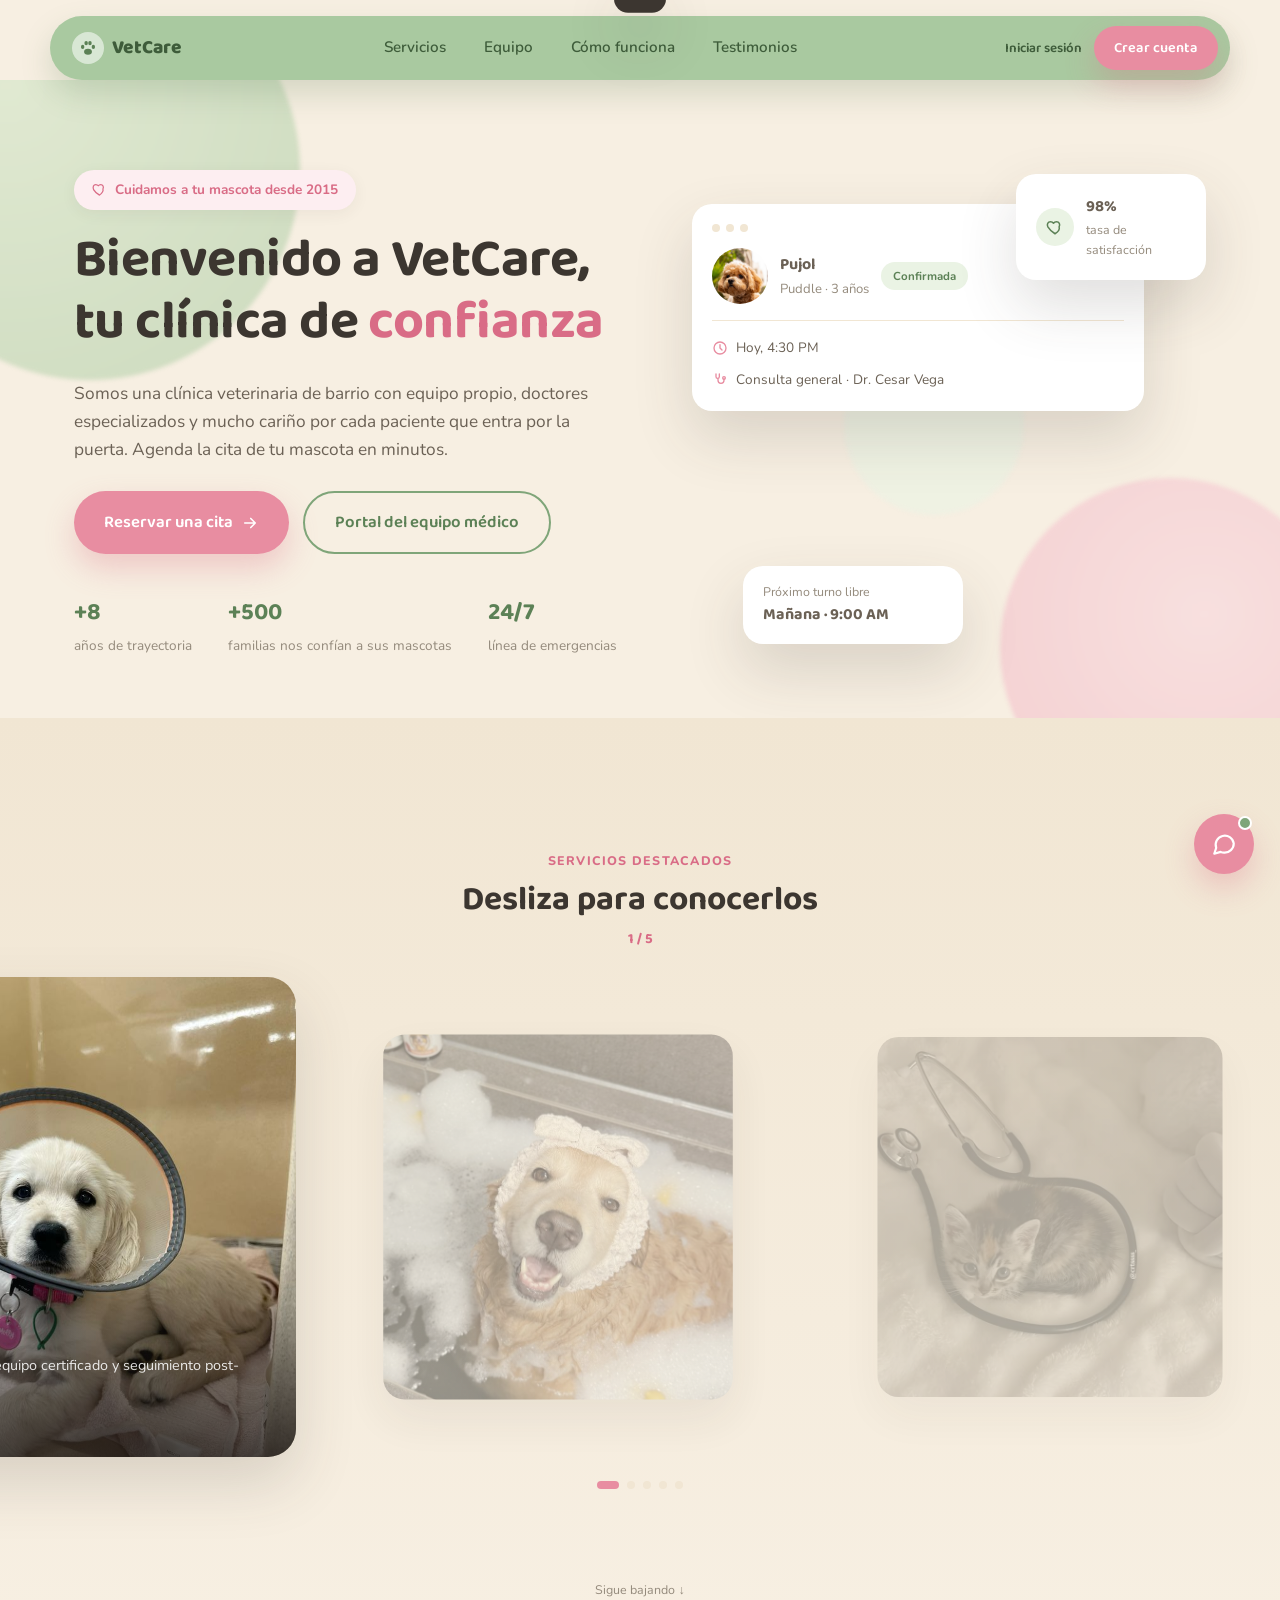
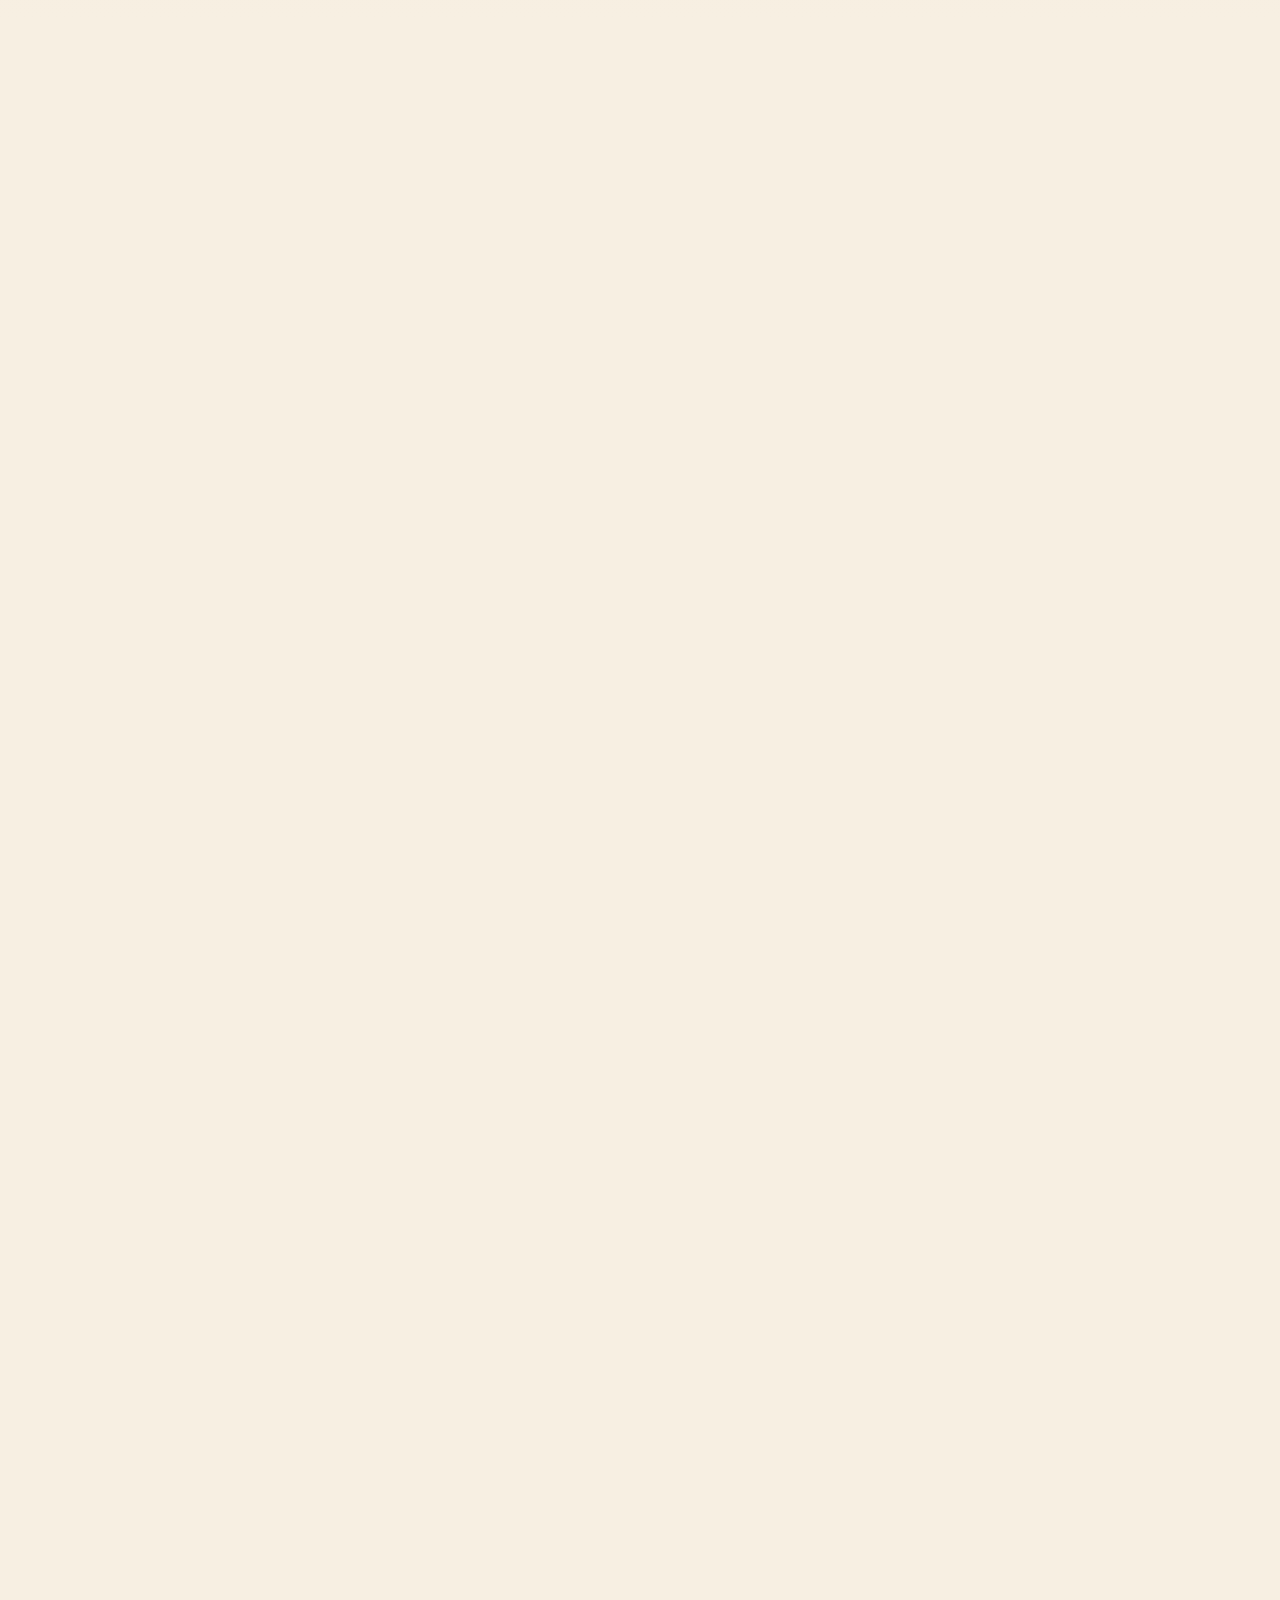
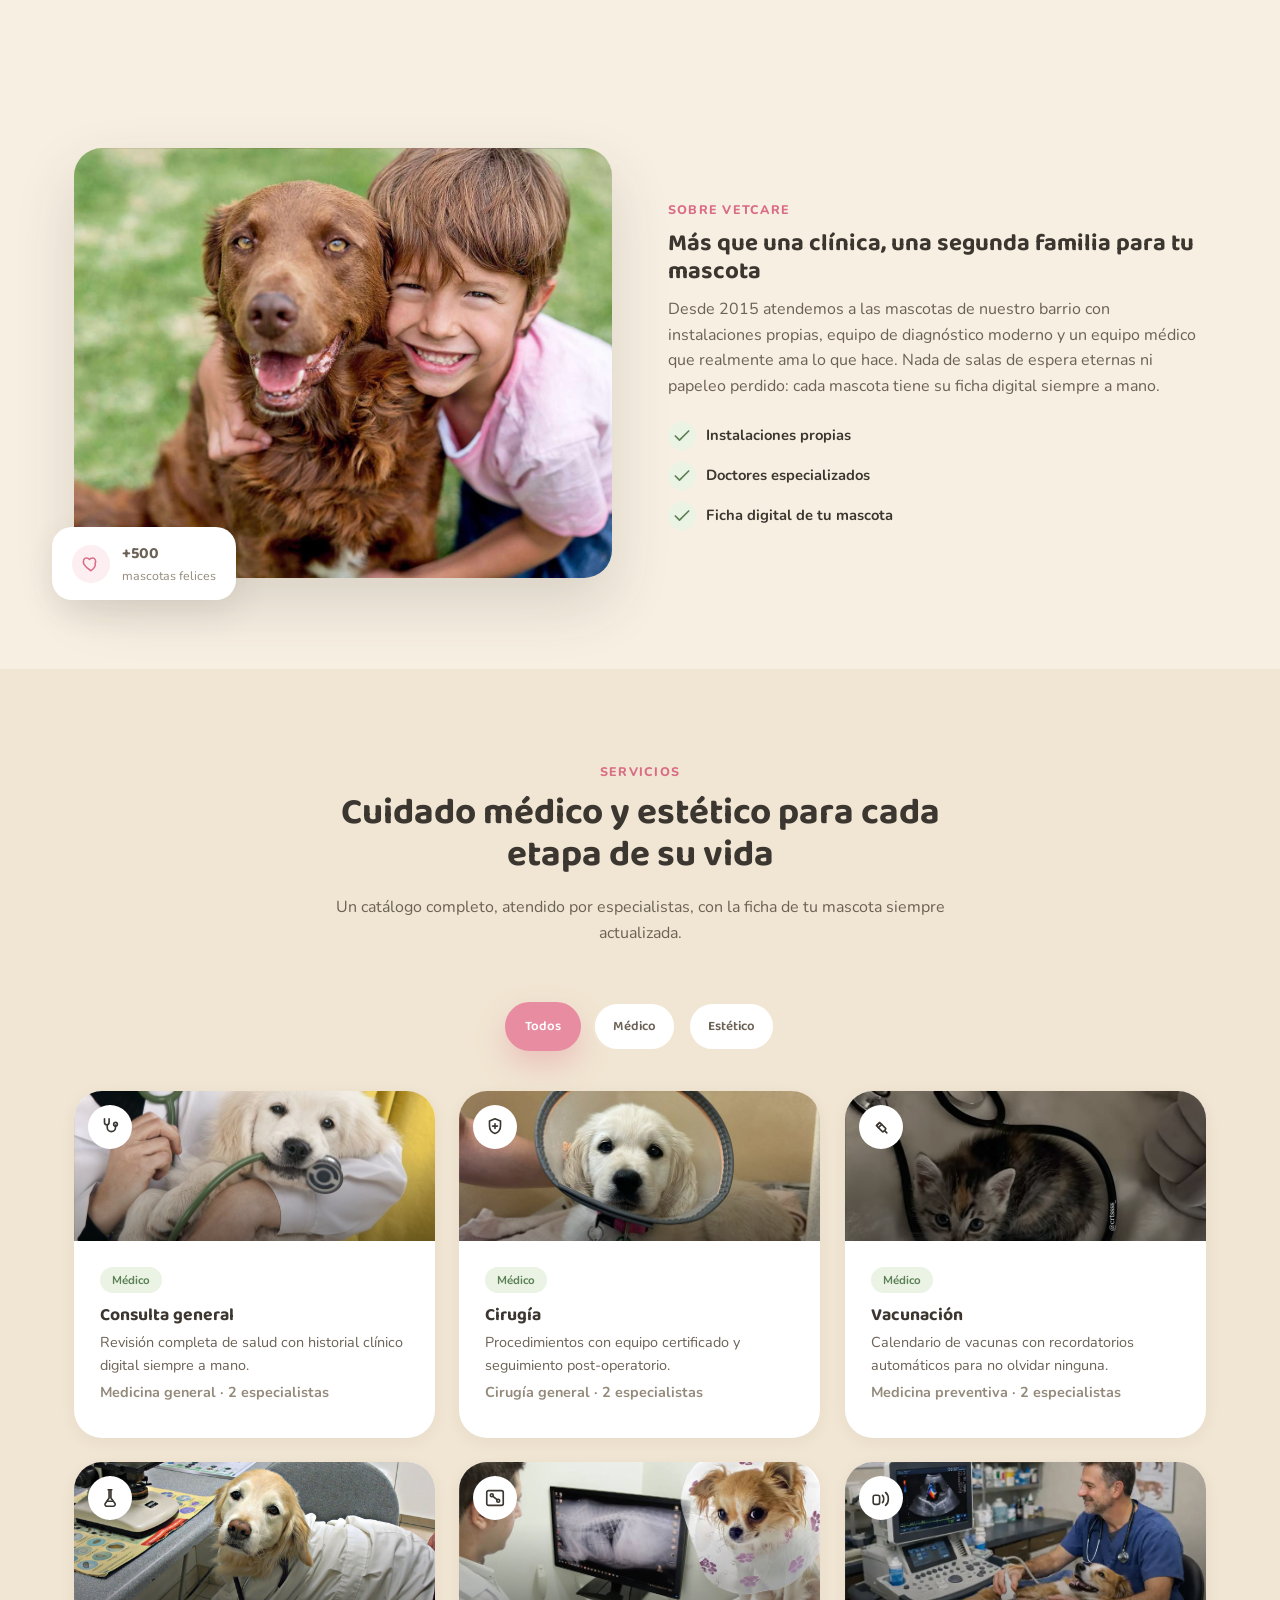
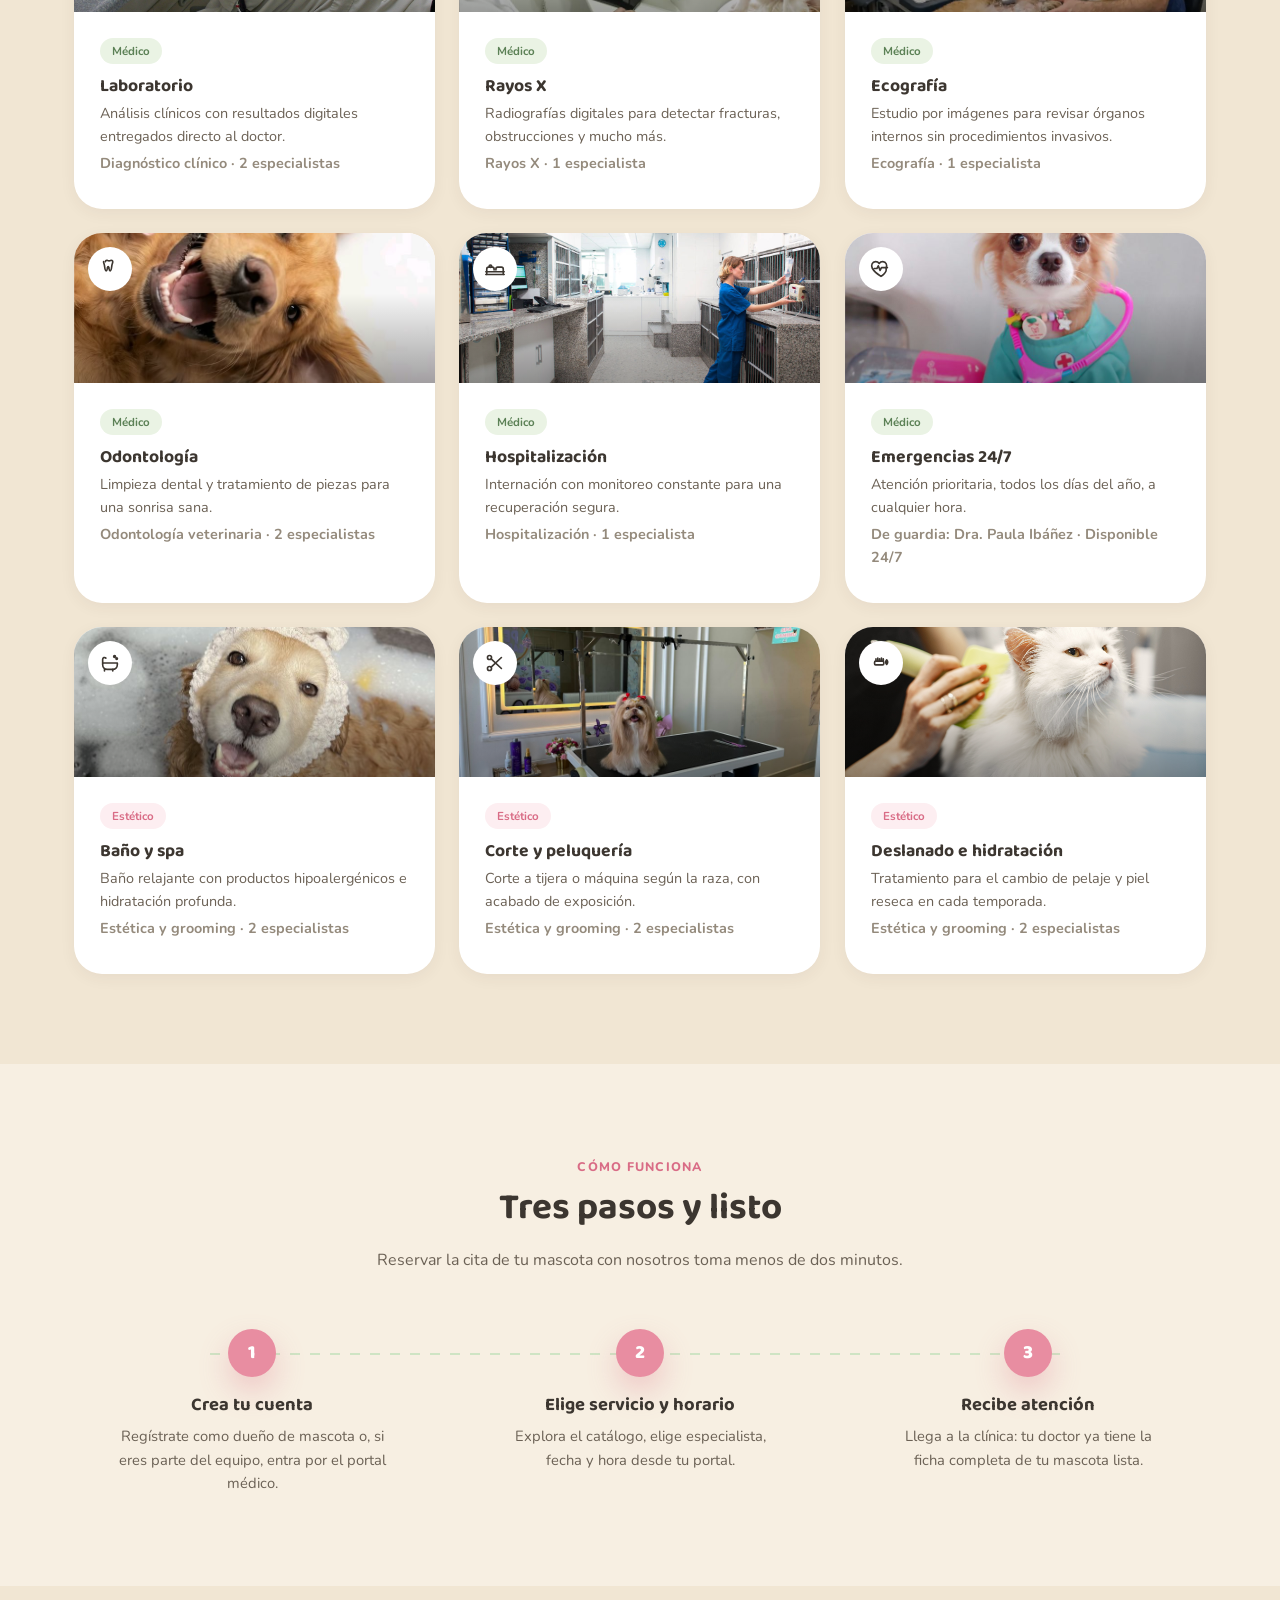
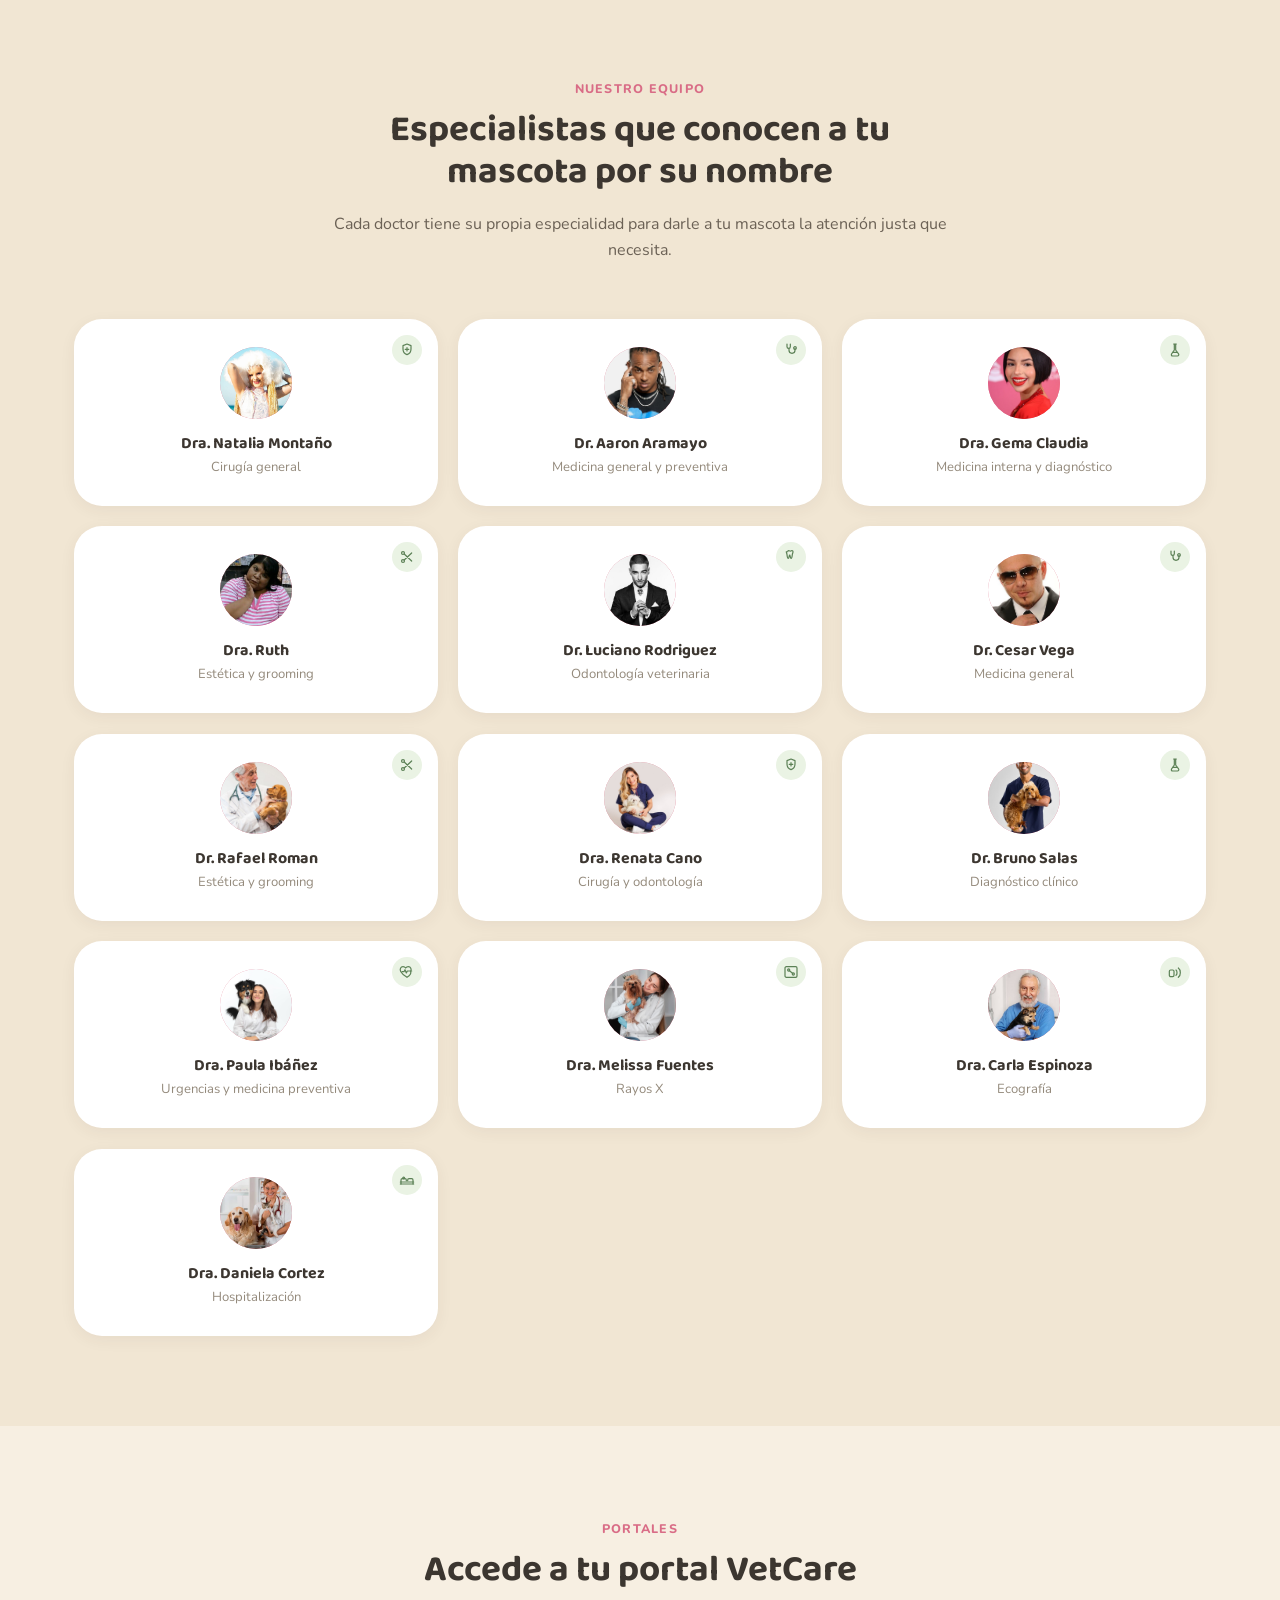
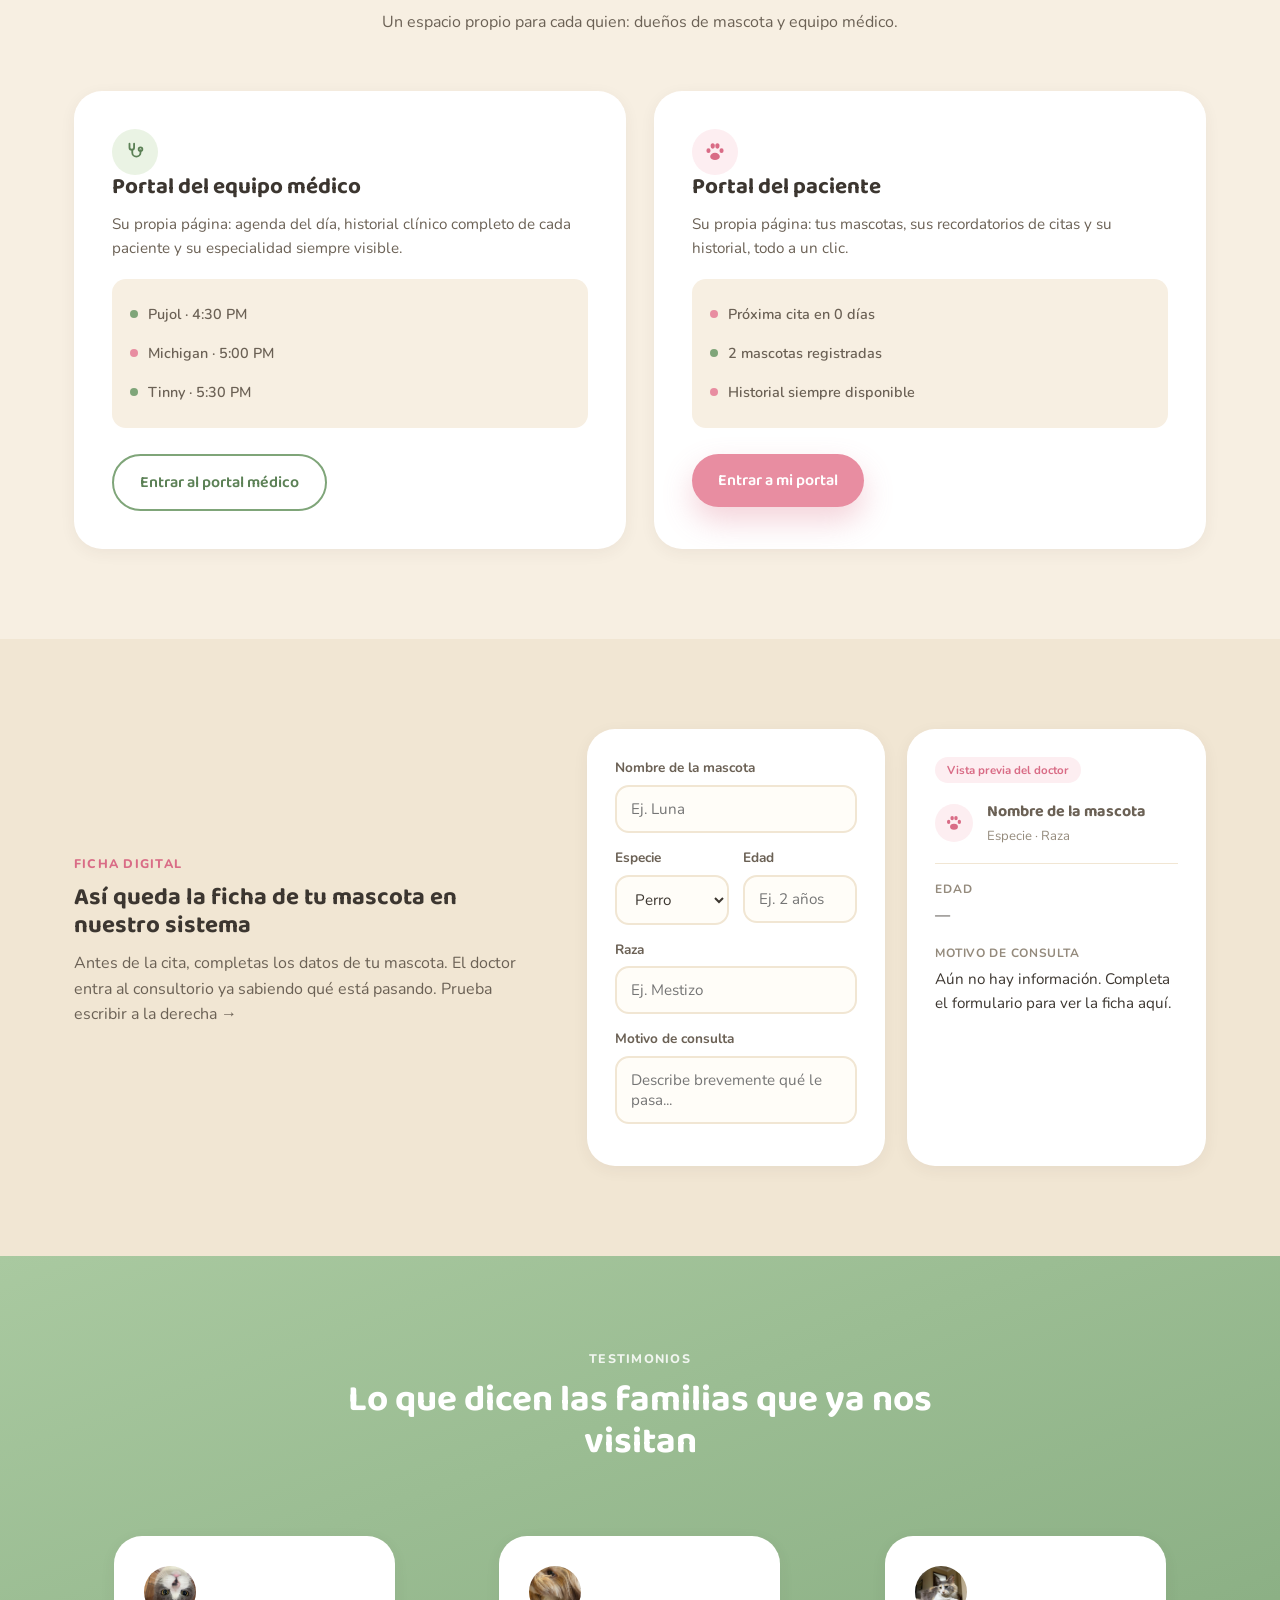
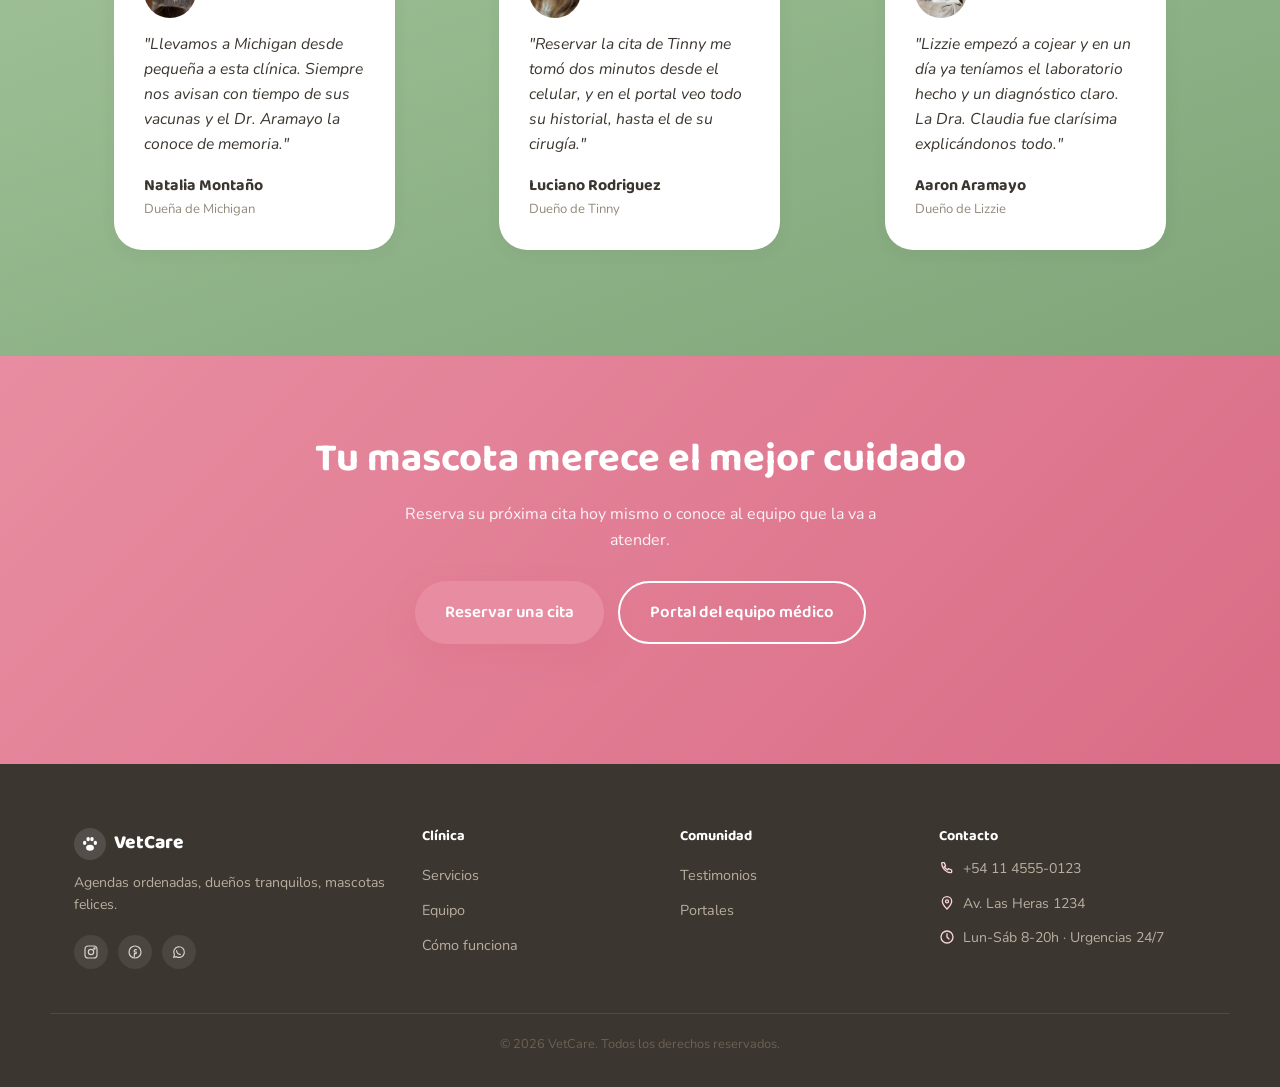
==== index.html @ 985c3206 "Mi primera subida" ====
<!DOCTYPE html>
<html lang="es">
<head>
<meta charset="UTF-8">
<meta name="viewport" content="width=device-width, initial-scale=1.0">
<title>VetCare · Clínica veterinaria</title>
<link rel="icon" href="data:image/svg+xml,%3Csvg xmlns='http://www.w3.org/2000/svg' viewBox='0 0 32 32'%3E%3Cpath fill='%23D96C86' d='M9 22.5A7 5.3 0 1 0 23 22.5A7 5.3 0 1 0 9 22.5ZM3.5 14A3 3.6 0 1 0 9.5 14A3 3.6 0 1 0 3.5 14ZM9.6 7.3A3.1 3.9 0 1 0 15.8 7.3A3.1 3.9 0 1 0 9.6 7.3ZM16.4 7.3A3.1 3.9 0 1 0 22.6 7.3A3.1 3.9 0 1 0 16.4 7.3ZM22.5 14A3 3.6 0 1 0 28.5 14A3 3.6 0 1 0 22.5 14Z'/%3E%3C/svg%3E">
<link rel="preconnect" href="https://fonts.googleapis.com">
<link rel="preconnect" href="https://fonts.gstatic.com" crossorigin>
<link href="https://fonts.googleapis.com/css2?family=Baloo+2:wght@500;600;700;800&family=Nunito:wght@400;500;600;700;800&display=swap" rel="stylesheet">
<link rel="stylesheet" href="style.css">
</head>
<body>

<!-- ================= NAVBAR ================= -->
<header class="nav-wrap">
  <nav class="navbar" id="navbar">
    <a href="#top" class="brand">
      <span class="brand-icon"><svg viewBox="0 0 32 32" fill="currentColor"><path d="M9 22.5A7 5.3 0 1 0 23 22.5A7 5.3 0 1 0 9 22.5ZM3.5 14A3 3.6 0 1 0 9.5 14A3 3.6 0 1 0 3.5 14ZM9.6 7.3A3.1 3.9 0 1 0 15.8 7.3A3.1 3.9 0 1 0 9.6 7.3ZM16.4 7.3A3.1 3.9 0 1 0 22.6 7.3A3.1 3.9 0 1 0 16.4 7.3ZM22.5 14A3 3.6 0 1 0 28.5 14A3 3.6 0 1 0 22.5 14Z"/></svg></span>
      VetCare
    </a>
    <div class="nav-menu">
      <ul class="nav-links">
        <li><a href="#servicios">Servicios</a></li>
        <li><a href="#equipo">Equipo</a></li>
        <li><a href="#como-funciona">Cómo funciona</a></li>
        <li><a href="#testimonios">Testimonios</a></li>
      </ul>
      <div class="nav-actions">
        <button class="btn-text" data-auth="login">Iniciar sesión</button>
        <button class="btn btn-pink btn-sm" data-auth="register">Crear cuenta</button>
      </div>
    </div>
    <button class="nav-burger" id="navBurger" aria-label="Abrir menú">
      <span></span><span></span><span></span>
    </button>
  </nav>
</header>

<main id="top">

  <!-- ================= HERO ================= -->
  <section class="hero">
    <div class="hero-blob blob-green" data-speed="0.15"></div>
    <div class="hero-blob blob-pink" data-speed="0.25"></div>
    <div class="hero-blob blob-green-2" data-speed="0.1"></div>

    <div class="hero-inner container">
      <div class="hero-copy reveal" style="--delay:0s">
        <span class="pill-badge">
          <svg viewBox="0 0 24 24" fill="none" stroke="currentColor" stroke-width="2" stroke-linecap="round" stroke-linejoin="round"><path d="M12 21s-7-4.3-9.5-8.8C.8 7.7 2.5 4 6 4c2 0 3.4 1.1 4 2 .6-.9 2-2 4-2 3.5 0 5.2 3.7 3.5 7.2C19 15.7 12 21 12 21z"/></svg>
          Cuidamos a tu mascota desde 2015
        </span>
        <h1>Bienvenido a VetCare, tu clínica de <span class="text-pink">confianza</span></h1>
        <p class="hero-sub">Somos una clínica veterinaria de barrio con equipo propio, doctores especializados y mucho cariño por cada paciente que entra por la puerta. Agenda la cita de tu mascota en minutos.</p>
        <div class="hero-actions">
          <button class="btn btn-pink btn-lg" data-auth="register" data-role="paciente">
            Reservar una cita
            <svg viewBox="0 0 24 24" fill="none" stroke="currentColor" stroke-width="2.2" stroke-linecap="round" stroke-linejoin="round"><path d="M5 12h14M13 6l6 6-6 6"/></svg>
          </button>
          <button class="btn btn-outline-green btn-lg" data-auth="register" data-role="doctor">Portal del equipo médico</button>
        </div>
        <div class="hero-stats">
          <div><strong>+8</strong><span>años de trayectoria</span></div>
          <div><strong>+500</strong><span>familias nos confían a sus mascotas</span></div>
          <div><strong>24/7</strong><span>línea de emergencias</span></div>
        </div>
      </div>

      <div class="hero-visual reveal" style="--delay:.15s">
        <div class="stack-card card-main">
          <div class="mini-nav">
            <span class="dot"></span><span class="dot"></span><span class="dot"></span>
          </div>
          <div class="mini-row">
            <!-- Foto: fotos/mascotas/puddle.jpg (la foto de Pujol) -->
            <div class="pet-photo-wrap sm"><img src="fotos/mascotas/puddle.jpg" alt="Pujol" class="pet-photo" loading="lazy" onerror="this.remove()"></div>
            <div>
              <p class="mini-title">Pujol</p>
              <p class="mini-sub">Puddle · 3 años</p>
            </div>
            <span class="tag tag-green">Confirmada</span>
          </div>
          <div class="mini-divider"></div>
          <div class="mini-info">
            <div><svg viewBox="0 0 24 24" fill="none" stroke="currentColor" stroke-width="2" stroke-linecap="round" stroke-linejoin="round"><circle cx="12" cy="12" r="9"/><path d="M12 7v5l3 3"/></svg> Hoy, 4:30 PM</div>
            <div><svg viewBox="0 0 24 24" fill="none" stroke="currentColor" stroke-width="2" stroke-linecap="round" stroke-linejoin="round"><path d="M6 3v4a2.5 2.5 0 0 0 5 0V3"/><path d="M9 10v2.5a4.5 4.5 0 0 0 9 0V10"/><circle cx="18" cy="9" r="2"/></svg> Consulta general · Dr. Cesar Vega</div>
          </div>
        </div>

        <div class="stack-card card-float-1">
          <div class="icon-circle green sm">
            <svg viewBox="0 0 24 24" fill="none" stroke="currentColor" stroke-width="2" stroke-linecap="round" stroke-linejoin="round"><path d="M12 21s-7-4.6-9.5-9.1C.8 8.4 2.4 5 6 5c2 0 3.4 1.1 4 2 .6-.9 2-2 4-2 3.6 0 5.2 3.4 3.5 6.9C19 16.4 12 21 12 21z"/></svg>
          </div>
          <div>
            <p class="mini-title">98%</p>
            <p class="mini-sub-xs">tasa de satisfacción</p>
          </div>
        </div>

        <div class="stack-card card-float-2">
          <div>
            <p class="mini-sub-xs">Próximo turno libre</p>
            <p class="mini-title">Mañana · 9:00 AM</p>
          </div>
        </div>
      </div>
    </div>
  </section>

  <!-- ================= SCROLLY SHOWCASE ================= -->
  <section class="scrolly" id="scrollySection">
    <div class="scrolly-sticky">
      <div class="scrolly-header reveal">
        <span class="eyebrow">Servicios destacados</span>
        <h2>Desliza para conocerlos</h2>
        <span class="scrolly-counter" id="scrollyCounter">1 / 5</span>
      </div>
      <div class="scrolly-track" id="scrollyTrack"></div>
      <div class="scrolly-dots" id="scrollyDots"></div>
      <p class="scrolly-hint">Sigue bajando ↓</p>
    </div>
  </section>

  <!-- ================= SOBRE VETCARE ================= -->
  <section class="section about-section">
    <div class="container about-grid">
      <div class="about-photo-wrap reveal">
        <!-- Foto: fotos/servicios/sobre vetcare.jpg -->
        <div class="about-photo" style="background-image:url('fotos/servicios/sobre vetcare.jpg')"></div>
        <div class="about-floating-card">
          <div class="icon-circle pink sm"><svg viewBox="0 0 24 24" fill="none" stroke="currentColor" stroke-width="2" stroke-linecap="round" stroke-linejoin="round"><path d="M12 21s-7-4.3-9.5-8.8C.8 7.7 2.5 4 6 4c2 0 3.4 1.1 4 2 .6-.9 2-2 4-2 3.5 0 5.2 3.7 3.5 7.2C19 15.7 12 21 12 21z"/></svg></div>
          <div>
            <p class="mini-title">+500</p>
            <p class="mini-sub-xs">mascotas felices</p>
          </div>
        </div>
      </div>

      <div class="about-copy reveal" style="--delay:.1s">
        <span class="eyebrow">Sobre VetCare</span>
        <h2>Más que una clínica, una segunda familia para tu mascota</h2>
        <p>Desde 2015 atendemos a las mascotas de nuestro barrio con instalaciones propias, equipo de diagnóstico moderno y un equipo médico que realmente ama lo que hace. Nada de salas de espera eternas ni papeleo perdido: cada mascota tiene su ficha digital siempre a mano.</p>
        <div class="about-chips">
          <div class="about-chip"><svg viewBox="0 0 24 24" fill="none" stroke="currentColor" stroke-width="2" stroke-linecap="round" stroke-linejoin="round"><path d="M20 6L9 17l-5-5"/></svg> Instalaciones propias</div>
          <div class="about-chip"><svg viewBox="0 0 24 24" fill="none" stroke="currentColor" stroke-width="2" stroke-linecap="round" stroke-linejoin="round"><path d="M20 6L9 17l-5-5"/></svg> Doctores especializados</div>
          <div class="about-chip"><svg viewBox="0 0 24 24" fill="none" stroke="currentColor" stroke-width="2" stroke-linecap="round" stroke-linejoin="round"><path d="M20 6L9 17l-5-5"/></svg> Ficha digital de tu mascota</div>
        </div>
      </div>
    </div>
  </section>

  <!-- ================= SERVICIOS ================= -->
  <section id="servicios" class="section section-alt">
    <div class="container">
      <div class="section-head reveal">
        <span class="eyebrow">Servicios</span>
        <h2>Cuidado médico y estético para cada etapa de su vida</h2>
        <p>Un catálogo completo, atendido por especialistas, con la ficha de tu mascota siempre actualizada.</p>
      </div>

      <div class="filter-chips reveal">
        <button class="chip filter-chip selected" data-filter="todos">Todos</button>
        <button class="chip filter-chip" data-filter="medico">Médico</button>
        <button class="chip filter-chip" data-filter="estetico">Estético</button>
      </div>

      <div class="grid-services" id="servicesGrid"></div>
    </div>
  </section>

  <!-- ================= COMO FUNCIONA ================= -->
  <section id="como-funciona" class="section">
    <div class="container">
      <div class="section-head reveal">
        <span class="eyebrow">Cómo funciona</span>
        <h2>Tres pasos y listo</h2>
        <p>Reservar la cita de tu mascota con nosotros toma menos de dos minutos.</p>
      </div>

      <div class="steps">
        <div class="step reveal" style="--delay:0s">
          <span class="step-num">1</span>
          <h3>Crea tu cuenta</h3>
          <p>Regístrate como dueño de mascota o, si eres parte del equipo, entra por el portal médico.</p>
        </div>
        <div class="step reveal" style="--delay:.1s">
          <span class="step-num">2</span>
          <h3>Elige servicio y horario</h3>
          <p>Explora el catálogo, elige especialista, fecha y hora desde tu portal.</p>
        </div>
        <div class="step reveal" style="--delay:.2s">
          <span class="step-num">3</span>
          <h3>Recibe atención</h3>
          <p>Llega a la clínica: tu doctor ya tiene la ficha completa de tu mascota lista.</p>
        </div>
      </div>
    </div>
  </section>

  <!-- ================= EQUIPO ================= -->
  <section id="equipo" class="section section-alt">
    <div class="container">
      <div class="section-head reveal">
        <span class="eyebrow">Nuestro equipo</span>
        <h2>Especialistas que conocen a tu mascota por su nombre</h2>
        <p>Cada doctor tiene su propia especialidad para darle a tu mascota la atención justa que necesita.</p>
      </div>
      <div class="team-grid" id="teamGrid"></div>
    </div>
  </section>

  <!-- ================= PORTALES ================= -->
  <section id="roles" class="section">
    <div class="container">
      <div class="section-head reveal">
        <span class="eyebrow">Portales</span>
        <h2>Accede a tu portal VetCare</h2>
        <p>Un espacio propio para cada quien: dueños de mascota y equipo médico.</p>
      </div>

      <div class="roles-grid">
        <div class="role-card card reveal" style="--delay:0s">
          <div class="icon-circle green"><svg viewBox="0 0 24 24" fill="none" stroke="currentColor" stroke-width="2" stroke-linecap="round" stroke-linejoin="round"><path d="M6 3v4a2.5 2.5 0 0 0 5 0V3"/><path d="M9 10v2.5a4.5 4.5 0 0 0 9 0V10"/><circle cx="18" cy="9" r="2"/></svg></div>
          <h3>Portal del equipo médico</h3>
          <p>Su propia página: agenda del día, historial clínico completo de cada paciente y su especialidad siempre visible.</p>
          <div class="role-mock">
            <div class="role-mock-row"><span class="dot-status green"></span> Pujol · 4:30 PM</div>
            <div class="role-mock-row"><span class="dot-status pink"></span> Michigan · 5:00 PM</div>
            <div class="role-mock-row"><span class="dot-status green"></span> Tinny · 5:30 PM</div>
          </div>
          <button class="btn btn-outline-green" data-auth="register" data-role="doctor">Entrar al portal médico</button>
        </div>

        <div class="role-card card reveal" style="--delay:.15s">
          <div class="icon-circle pink"><svg viewBox="0 0 32 32" fill="currentColor"><path d="M9 22.5A7 5.3 0 1 0 23 22.5A7 5.3 0 1 0 9 22.5ZM3.5 14A3 3.6 0 1 0 9.5 14A3 3.6 0 1 0 3.5 14ZM9.6 7.3A3.1 3.9 0 1 0 15.8 7.3A3.1 3.9 0 1 0 9.6 7.3ZM16.4 7.3A3.1 3.9 0 1 0 22.6 7.3A3.1 3.9 0 1 0 16.4 7.3ZM22.5 14A3 3.6 0 1 0 28.5 14A3 3.6 0 1 0 22.5 14Z"/></svg></div>
          <h3>Portal del paciente</h3>
          <p>Su propia página: tus mascotas, sus recordatorios de citas y su historial, todo a un clic.</p>
          <div class="role-mock">
            <div class="role-mock-row"><span class="dot-status pink"></span> Próxima cita en 0 días</div>
            <div class="role-mock-row"><span class="dot-status green"></span> 2 mascotas registradas</div>
            <div class="role-mock-row"><span class="dot-status pink"></span> Historial siempre disponible</div>
          </div>
          <button class="btn btn-pink" data-auth="register" data-role="paciente">Entrar a mi portal</button>
        </div>
      </div>
    </div>
  </section>

  <!-- ================= CRM DEMO ================= -->
  <section class="section section-alt">
    <div class="container crm-demo">
      <div class="crm-copy reveal">
        <span class="eyebrow">Ficha digital</span>
        <h2>Así queda la ficha de tu mascota en nuestro sistema</h2>
        <p>Antes de la cita, completas los datos de tu mascota. El doctor entra al consultorio ya sabiendo qué está pasando. Prueba escribir a la derecha →</p>
      </div>

      <div class="crm-form-wrap reveal" style="--delay:.1s">
        <form class="card crm-form" id="crmForm" onsubmit="return false">
          <label>Nombre de la mascota
            <input type="text" id="crmNombre" placeholder="Ej. Luna" maxlength="24">
          </label>
          <div class="form-row">
            <label>Especie
              <select id="crmEspecie">
                <option value="Perro">Perro</option>
                <option value="Gato">Gato</option>
                <option value="Ave">Ave</option>
                <option value="Hamster">Hámster</option>
                <option value="Otro">Otro</option>
              </select>
            </label>
            <label>Edad
              <input type="text" id="crmEdad" placeholder="Ej. 2 años" maxlength="12">
            </label>
          </div>
          <label>Raza
            <input type="text" id="crmRaza" placeholder="Ej. Mestizo" maxlength="24">
          </label>
          <label>Motivo de consulta
            <textarea id="crmMotivo" rows="2" placeholder="Describe brevemente qué le pasa..." maxlength="140"></textarea>
          </label>
        </form>

        <div class="card crm-preview">
          <span class="tag tag-pink">Vista previa del doctor</span>
          <div class="crm-preview-head">
            <div class="icon-circle pink sm"><svg viewBox="0 0 32 32" fill="currentColor"><path d="M9 22.5A7 5.3 0 1 0 23 22.5A7 5.3 0 1 0 9 22.5ZM3.5 14A3 3.6 0 1 0 9.5 14A3 3.6 0 1 0 3.5 14ZM9.6 7.3A3.1 3.9 0 1 0 15.8 7.3A3.1 3.9 0 1 0 9.6 7.3ZM16.4 7.3A3.1 3.9 0 1 0 22.6 7.3A3.1 3.9 0 1 0 16.4 7.3ZM22.5 14A3 3.6 0 1 0 28.5 14A3 3.6 0 1 0 22.5 14Z"/></svg></div>
            <div>
              <p class="mini-title" id="previewNombre">Nombre de la mascota</p>
              <p class="mini-sub" id="previewEspecieRaza">Especie · Raza</p>
            </div>
          </div>
          <div class="mini-divider"></div>
          <p class="crm-preview-label">Edad</p>
          <p class="crm-preview-value" id="previewEdad">—</p>
          <p class="crm-preview-label">Motivo de consulta</p>
          <p class="crm-preview-value" id="previewMotivo">Aún no hay información. Completa el formulario para ver la ficha aquí.</p>
        </div>
      </div>
    </div>
  </section>

  <!-- ================= TESTIMONIOS ================= -->
  <section id="testimonios" class="section section-green">
    <div class="container">
      <div class="section-head reveal">
        <span class="eyebrow">Testimonios</span>
        <h2>Lo que dicen las familias que ya nos visitan</h2>
      </div>

      <div class="testimonial-grid">
        <blockquote class="card testimonial-card reveal" style="--delay:0s">
          <!-- Foto: fotos/mascotas/taly gato.jpeg -->
          <div class="testimonial-avatar"><img src="fotos/mascotas/taly gato.jpeg" alt="Michigan" loading="lazy" onerror="this.remove()"></div>
          <p>"Llevamos a Michigan desde pequeña a esta clínica. Siempre nos avisan con tiempo de sus vacunas y el Dr. Aramayo la conoce de memoria."</p>
          <footer><strong>Natalia Montaño</strong><span>Dueña de Michigan</span></footer>
        </blockquote>
        <blockquote class="card testimonial-card reveal" style="--delay:.1s">
          <!-- Foto: fotos/mascotas/tinny.jpeg -->
          <div class="testimonial-avatar"><img src="fotos/mascotas/tinny.jpeg" alt="Tinny" loading="lazy" onerror="this.remove()"></div>
          <p>"Reservar la cita de Tinny me tomó dos minutos desde el celular, y en el portal veo todo su historial, hasta el de su cirugía."</p>
          <footer><strong>Luciano Rodriguez</strong><span>Dueño de Tinny</span></footer>
        </blockquote>
        <blockquote class="card testimonial-card reveal" style="--delay:.2s">
          <!-- Foto: fotos/mascotas/aaron.jpeg -->
          <div class="testimonial-avatar"><img src="fotos/mascotas/aaron.jpeg" alt="Lizzie" loading="lazy" onerror="this.remove()"></div>
          <p>"Lizzie empezó a cojear y en un día ya teníamos el laboratorio hecho y un diagnóstico claro. La Dra. Claudia fue clarísima explicándonos todo."</p>
          <footer><strong>Aaron Aramayo</strong><span>Dueño de Lizzie</span></footer>
        </blockquote>
      </div>
    </div>
  </section>

  <!-- ================= CTA FINAL ================= -->
  <section class="cta-final reveal">
    <div class="container cta-final-inner">
      <h2>Tu mascota merece el mejor cuidado</h2>
      <p>Reserva su próxima cita hoy mismo o conoce al equipo que la va a atender.</p>
      <div class="hero-actions center">
        <button class="btn btn-pink btn-lg" data-auth="register" data-role="paciente">Reservar una cita</button>
        <button class="btn btn-outline-green btn-lg on-green" data-auth="register" data-role="doctor">Portal del equipo médico</button>
      </div>
    </div>
  </section>

</main>

<!-- ================= FOOTER ================= -->
<footer class="footer">
  <div class="container footer-inner">
    <div class="footer-brand">
      <a href="#top" class="brand">
        <span class="brand-icon"><svg viewBox="0 0 32 32" fill="currentColor"><path d="M9 22.5A7 5.3 0 1 0 23 22.5A7 5.3 0 1 0 9 22.5ZM3.5 14A3 3.6 0 1 0 9.5 14A3 3.6 0 1 0 3.5 14ZM9.6 7.3A3.1 3.9 0 1 0 15.8 7.3A3.1 3.9 0 1 0 9.6 7.3ZM16.4 7.3A3.1 3.9 0 1 0 22.6 7.3A3.1 3.9 0 1 0 16.4 7.3ZM22.5 14A3 3.6 0 1 0 28.5 14A3 3.6 0 1 0 22.5 14Z"/></svg></span>
        VetCare
      </a>
      <p>Agendas ordenadas, dueños tranquilos, mascotas felices.</p>
      <div class="footer-social">
        <a href="#" aria-label="Instagram"><svg viewBox="0 0 24 24" fill="none" stroke="currentColor" stroke-width="1.8" stroke-linecap="round" stroke-linejoin="round"><rect x="3" y="3" width="18" height="18" rx="5"/><circle cx="12" cy="12" r="4"/><circle cx="17.2" cy="6.8" r="1"/></svg></a>
        <a href="#" aria-label="Facebook"><svg viewBox="0 0 24 24" fill="none" stroke="currentColor" stroke-width="1.8" stroke-linecap="round" stroke-linejoin="round"><circle cx="12" cy="12" r="9"/><path d="M14 8.5h-1.3A1.7 1.7 0 0 0 11 10.2V12h3l-.4 2.5H11V19"/></svg></a>
        <a href="#" aria-label="WhatsApp"><svg viewBox="0 0 24 24" fill="none" stroke="currentColor" stroke-width="1.8" stroke-linecap="round" stroke-linejoin="round"><path d="M4 20l1.1-4A8 8 0 1 1 8 19L4 20z"/><path d="M8.5 10c0 3 2.5 5.5 5.5 5.5"/></svg></a>
      </div>
    </div>
    <div class="footer-col">
      <h4>Clínica</h4>
      <a href="#servicios">Servicios</a>
      <a href="#equipo">Equipo</a>
      <a href="#como-funciona">Cómo funciona</a>
    </div>
    <div class="footer-col">
      <h4>Comunidad</h4>
      <a href="#testimonios">Testimonios</a>
      <a href="#roles">Portales</a>
    </div>
    <div class="footer-col">
      <h4>Contacto</h4>
      <p class="footer-contact-item"><svg viewBox="0 0 24 24" fill="none" stroke="currentColor" stroke-width="2" stroke-linecap="round" stroke-linejoin="round"><path d="M5 4h3l2 5-2 1a11 11 0 0 0 5 5l1-2 5 2v3a1 1 0 0 1-1 1C10.6 19 4 12.4 4 5a1 1 0 0 1 1-1z"/></svg> +54 11 4555-0123</p>
      <p class="footer-contact-item"><svg viewBox="0 0 24 24" fill="none" stroke="currentColor" stroke-width="2" stroke-linecap="round" stroke-linejoin="round"><path d="M12 21s7-6.5 7-11.5A7 7 0 0 0 5 9.5C5 14.5 12 21 12 21z"/><circle cx="12" cy="9.5" r="2.3"/></svg> Av. Las Heras 1234</p>
      <p class="footer-contact-item"><svg viewBox="0 0 24 24" fill="none" stroke="currentColor" stroke-width="2" stroke-linecap="round" stroke-linejoin="round"><circle cx="12" cy="12" r="9"/><path d="M12 7v5l3 3"/></svg> Lun-Sáb 8-20h · Urgencias 24/7</p>
    </div>
  </div>
  <div class="container footer-bottom">
    <p>© 2026 VetCare. Todos los derechos reservados.</p>
  </div>
</footer>

<!-- ================= AUTH MODAL ================= -->
<div class="overlay" id="authOverlay">
  <div class="modal-card card" id="authModal">
    <button class="modal-close" data-close="auth" aria-label="Cerrar">
      <svg viewBox="0 0 24 24" fill="none" stroke="currentColor" stroke-width="2.2" stroke-linecap="round" stroke-linejoin="round"><path d="M18 6L6 18M6 6l12 12"/></svg>
    </button>

    <div class="auth-tabs">
      <button class="auth-tab active" data-tab="login">Iniciar sesión</button>
      <button class="auth-tab" data-tab="register">Crear cuenta</button>
    </div>

    <div class="role-toggle">
      <button class="role-toggle-btn active" data-role-choice="paciente">
        <svg viewBox="0 0 32 32" fill="currentColor"><path d="M9 22.5A7 5.3 0 1 0 23 22.5A7 5.3 0 1 0 9 22.5ZM3.5 14A3 3.6 0 1 0 9.5 14A3 3.6 0 1 0 3.5 14ZM9.6 7.3A3.1 3.9 0 1 0 15.8 7.3A3.1 3.9 0 1 0 9.6 7.3ZM16.4 7.3A3.1 3.9 0 1 0 22.6 7.3A3.1 3.9 0 1 0 16.4 7.3ZM22.5 14A3 3.6 0 1 0 28.5 14A3 3.6 0 1 0 22.5 14Z"/></svg>
        Dueño de mascota
      </button>
      <button class="role-toggle-btn" data-role-choice="doctor">
        <svg viewBox="0 0 24 24" fill="none" stroke="currentColor" stroke-width="2" stroke-linecap="round" stroke-linejoin="round"><path d="M6 3v4a2.5 2.5 0 0 0 5 0V3"/><path d="M9 10v2.5a4.5 4.5 0 0 0 9 0V10"/><circle cx="18" cy="9" r="2"/></svg>
        Equipo médico
      </button>
    </div>

    <p class="auth-hint" id="authUserHint"></p>

    <form id="authForm" onsubmit="return false">
      <label>Nombre <span class="only-register">completo</span><span class="only-login">(con este entrás)</span>
        <input type="text" id="authNombre" placeholder="Ej. Luciano">
      </label>
      <label>Correo electrónico
        <input type="email" id="authEmail" placeholder="tucorreo@ejemplo.com">
      </label>
      <label>Contraseña
        <input type="password" id="authPassword" placeholder="••••••••">
      </label>
      <label class="only-register only-doctor">Especialidad
        <select id="authEspecialidad">
          <option value="Medicina general y preventiva">Medicina general y preventiva</option>
          <option value="Cirugía general">Cirugía general</option>
          <option value="Medicina interna y diagnóstico">Medicina interna y diagnóstico</option>
          <option value="Estética y grooming">Estética y grooming</option>
          <option value="Odontología veterinaria">Odontología veterinaria</option>
        </select>
      </label>
      <button type="submit" class="btn btn-pink btn-lg full-width" id="authSubmit">Crear cuenta</button>
    </form>
    <p class="auth-switch">
      <span class="only-login">¿No tienes cuenta? <a href="#" data-tab-link="register">Regístrate</a></span>
      <span class="only-register">¿Ya tienes cuenta? <a href="#" data-tab-link="login">Inicia sesión</a></span>
    </p>
  </div>
</div>

<!-- ================= CHATBOT ================= -->
<button class="chat-toggle" id="chatToggle" aria-label="Abrir chat">
  <svg class="icon-chat" viewBox="0 0 24 24" fill="none" stroke="currentColor" stroke-width="2" stroke-linecap="round" stroke-linejoin="round"><path d="M21 11.5a8.4 8.4 0 0 1-8.9 8.4 8.6 8.6 0 0 1-3.2-.6L3 21l1.8-5.4A8.4 8.4 0 1 1 21 11.5z"/></svg>
  <svg class="icon-close-chat" viewBox="0 0 24 24" fill="none" stroke="currentColor" stroke-width="2.2" stroke-linecap="round" stroke-linejoin="round"><path d="M18 6L6 18M6 6l12 12"/></svg>
  <span class="chat-dot"></span>
</button>

<div class="chat-panel" id="chatPanel">
  <div class="chat-head">
    <div class="icon-circle green sm"><svg viewBox="0 0 32 32" fill="currentColor"><path d="M9 22.5A7 5.3 0 1 0 23 22.5A7 5.3 0 1 0 9 22.5ZM3.5 14A3 3.6 0 1 0 9.5 14A3 3.6 0 1 0 3.5 14ZM9.6 7.3A3.1 3.9 0 1 0 15.8 7.3A3.1 3.9 0 1 0 9.6 7.3ZM16.4 7.3A3.1 3.9 0 1 0 22.6 7.3A3.1 3.9 0 1 0 16.4 7.3ZM22.5 14A3 3.6 0 1 0 28.5 14A3 3.6 0 1 0 22.5 14Z"/></svg></div>
    <div>
      <p class="mini-title">Asistente VetCare</p>
      <p class="mini-sub-xs"><span class="online-dot"></span> En línea</p>
    </div>
  </div>
  <div class="chat-body" id="chatBody">
    <div class="chat-msg bot">¡Hola! Soy el asistente de VetCare. ¿En qué te puedo ayudar hoy?</div>
    <div class="chip-grid chat-chips">
      <button class="chip chip-sm" data-faq="horarios">Horarios</button>
      <button class="chip chip-sm" data-faq="vacunas">Vacunas</button>
      <button class="chip chip-sm" data-faq="precios">Precios</button>
      <button class="chip chip-sm" data-faq="ubicacion">Ubicación</button>
      <button class="chip chip-sm" data-faq="emergencias">Emergencias</button>
      <button class="chip chip-sm" data-faq="reservar">Cómo reservar</button>
      <button class="chip chip-sm" data-faq="mascotas">Qué mascotas atienden</button>
      <button class="chip chip-sm" data-faq="pagos">Métodos de pago</button>
      <button class="chip chip-sm" data-faq="primeraVisita">Primera visita</button>
      <button class="chip chip-sm" data-faq="humano">Hablar con alguien</button>
    </div>
  </div>
  <form class="chat-input-row" id="chatForm" onsubmit="return false">
    <input type="text" id="chatInput" placeholder="Escribe tu mensaje...">
    <button type="submit" aria-label="Enviar">
      <svg viewBox="0 0 24 24" fill="none" stroke="currentColor" stroke-width="2.2" stroke-linecap="round" stroke-linejoin="round"><path d="M5 12h14M13 6l6 6-6 6"/></svg>
    </button>
  </form>
</div>

<div class="toast" id="toast"></div>

<script src="common.js"></script>
<script src="home.js"></script>
</body>
</html>
---- style.css ----
/* ============================================================================
   style.css — usado por las 3 páginas (index.html, paciente.html, doctor.html)

   Cómo está organizado:
   - TOKENS: todos los colores/tamaños del sitio como variables CSS (--pink-600,
     etc.) Para cambiar la paleta de colores, alcanza con tocar esta sección.
   - Después vienen los bloques por componente (botones, navbar, tarjetas,
     modales, etc.), cada uno con su propio título ==== ====.
   - Al final: RESPONSIVE, con los ajustes para pantallas chicas (@media).
   ============================================================================ */

/* ==================== TOKENS (la paleta "Strawberry Matcha Latte") ==================== */
:root{
  --bg: #F7EFE2;
  --bg-alt: #F1E6D3;
  --cream: #FFFDF8;
  --white: #FFFFFF;

  --green-50: #EAF3E4;
  --green-100: #CFE4C4;
  --green: #A9C9A0;
  --green-600: #7FA579;
  --green-700: #5C8156;
  --green-text: #3E5C3A;

  --pink-50: #FDEEF1;
  --pink-100: #F9D3DC;
  --pink: #F2B4C2;
  --pink-600: #E88DA1;
  --pink-700: #D96C86;
  --pink-text: #7A2E42;

  --ink: #3C3630;
  --ink-soft: #6B6155;
  --ink-faint: #948A7C;

  --shadow-sm: 0 4px 16px rgba(60,54,48,.06);
  --shadow-md: 0 14px 34px rgba(60,54,48,.10);
  --shadow-lg: 0 26px 60px rgba(60,54,48,.16);
  --shadow-pink: 0 14px 30px rgba(217,108,134,.30);
  --shadow-green: 0 14px 30px rgba(92,129,86,.22);

  --radius-lg: 28px;
  --radius-md: 20px;
  --radius-sm: 14px;
  --radius-pill: 999px;

  --ease: cubic-bezier(.22,1,.36,1);
}

*,*::before,*::after{ box-sizing:border-box; }
html{ scroll-behavior:smooth; }
/* El atributo HTML "hidden" (usado con JS: elemento.hidden = true/false)
   normalmente ya esconde cualquier cosa, PERO si ese mismo elemento tiene
   una clase que le pone su propio "display" (como .btn, que usa
   display:inline-flex), esa clase le gana al "hidden" y el elemento se
   sigue viendo — esto fue justo lo que pasó con el botón "Dar de alta".
   Esta regla, al ser más específica, se asegura de que "hidden" SIEMPRE
   gane, sin importar qué otras clases tenga el elemento. */
[hidden]{ display:none !important; }
body{
  margin:0;
  background:var(--bg);
  color:var(--ink);
  font-family:'Nunito', sans-serif;
  font-size:16px;
  line-height:1.6;
  -webkit-font-smoothing:antialiased;
  overflow-x:hidden;
}
h1,h2,h3,h4{
  font-family:'Baloo 2', sans-serif;
  color:var(--ink);
  margin:0 0 .5em;
  line-height:1.15;
  font-weight:700;
}
p{ margin:0 0 1em; color:var(--ink-soft); }
a{ color:inherit; text-decoration:none; }
img{ max-width:100%; display:block; }
button{ font-family:inherit; cursor:pointer; }
input,select,textarea{ font-family:inherit; }
svg{ width:20px; height:20px; }

.container{
  width:100%;
  max-width:1180px;
  margin:0 auto;
  padding:0 24px;
}

/* ==================== BUTTONS ==================== */
.btn{
  display:inline-flex; align-items:center; justify-content:center; gap:8px;
  padding:14px 26px;
  border-radius:var(--radius-pill);
  border:none;
  font-family:'Baloo 2', sans-serif;
  font-weight:600;
  font-size:1rem;
  cursor:pointer;
  transition:transform .35s var(--ease), box-shadow .35s var(--ease), background .25s ease;
  white-space:nowrap;
}
.btn svg{ width:18px; height:18px; transition:transform .3s var(--ease); }
.btn:hover svg{ transform:translateX(3px); }
.btn:active{ transform:scale(.97); }

.btn-pink{ background:var(--pink-600); color:#fff; box-shadow:var(--shadow-pink); }
.btn-pink:hover{ background:var(--pink-700); transform:translateY(-3px); box-shadow:0 20px 38px rgba(217,108,134,.38); }

.btn-outline-green{ background:transparent; color:var(--green-700); border:2px solid var(--green-600); }
.btn-outline-green:hover{ background:var(--green-50); transform:translateY(-3px); }
.btn-outline-green.on-green{ color:#fff; border-color:#fff; }
.btn-outline-green.on-green:hover{ background:rgba(255,255,255,.15); }

.btn-sm{ padding:10px 20px; font-size:.9rem; }
.btn-lg{ padding:16px 30px; font-size:1.05rem; }
.full-width{ width:100%; }

.btn-text{
  background:none; border:none; color:var(--ink);
  font-family:'Baloo 2', sans-serif; font-weight:600;
  padding:10px 6px;
}
.btn-text:hover{ color:var(--pink-700); }

.chip{
  padding:12px 18px;
  border-radius:var(--radius-pill);
  border:2px solid var(--bg-alt);
  background:var(--white);
  font-family:'Baloo 2',sans-serif;
  font-weight:600;
  color:var(--ink-soft);
  transition:all .25s var(--ease);
}
.chip:hover{ border-color:var(--pink-100); transform:translateY(-2px); }
.chip.selected{ background:var(--pink-600); border-color:var(--pink-600); color:#fff; box-shadow:var(--shadow-pink); }
.chip-sm{ padding:8px 14px; font-size:.85rem; }

/* ==================== NAVBAR ==================== */
.nav-wrap{ position:sticky; top:0; z-index:200; padding:16px 20px 0; }
.navbar{
  max-width:1180px;
  margin:0 auto;
  display:flex; align-items:center; gap:18px;
  background:var(--green);
  border-radius:var(--radius-pill);
  padding:10px 12px 10px 22px;
  box-shadow:var(--shadow-green);
  transition:box-shadow .3s ease, transform .3s ease;
}
.brand{
  display:flex; align-items:center; gap:8px;
  font-family:'Baloo 2',sans-serif; font-weight:800; font-size:1.2rem;
  color:var(--green-text);
}
.brand-icon{
  width:32px; height:32px; border-radius:50%;
  background:rgba(255,255,255,.55);
  display:flex; align-items:center; justify-content:center;
  color:var(--green-700);
}
.brand-icon svg{ width:18px; height:18px; }
.nav-menu{ display:flex; align-items:center; gap:18px; flex:1; }
.nav-links{
  list-style:none; display:flex; gap:6px; margin:0; padding:0;
  flex:1; justify-content:center;
}
.nav-links a{
  padding:10px 16px; border-radius:var(--radius-pill);
  font-weight:600; color:var(--green-text); font-size:.95rem;
  transition:background .2s ease;
}
.nav-links a:hover{ background:rgba(255,255,255,.4); }
.nav-actions{ display:flex; align-items:center; gap:6px; }
.nav-actions .btn-text{ color:var(--green-text); }
.nav-burger{ display:none; flex-direction:column; gap:4px; background:none; border:none; padding:10px; }
.nav-burger span{ width:20px; height:2px; background:var(--green-text); border-radius:2px; }

/* ==================== HERO ==================== */
.hero{ position:relative; padding:90px 0 60px; overflow:hidden; }
.hero-inner{
  display:grid; grid-template-columns:1.05fr .95fr; gap:50px; align-items:center;
  position:relative; z-index:2;
}
.hero-blob{
  position:absolute; border-radius:50%; filter:blur(2px); z-index:1; opacity:.55;
}
.blob-green{ width:420px; height:420px; background:radial-gradient(circle at 30% 30%, var(--green-100), var(--green)); top:-120px; left:-120px; }
.blob-pink{ width:340px; height:340px; background:radial-gradient(circle at 60% 40%, var(--pink-100), var(--pink)); bottom:-100px; right:-60px; }
.blob-green-2{ width:180px; height:180px; background:var(--green-50); top:40%; right:20%; opacity:.6; }

.pill-badge{
  display:inline-flex; align-items:center; gap:8px;
  background:var(--pink-50); color:var(--pink-700);
  padding:9px 18px; border-radius:var(--radius-pill);
  font-weight:700; font-size:.85rem; margin-bottom:20px;
  box-shadow:var(--shadow-sm);
}
.pill-badge svg{ width:15px; height:15px; }

.hero-copy h1{ font-size:clamp(2.2rem, 4.2vw, 3.4rem); letter-spacing:-.01em; }
.text-pink{ color:var(--pink-700); }
.hero-sub{ font-size:1.08rem; max-width:520px; }
.hero-actions{ display:flex; gap:14px; flex-wrap:wrap; margin:28px 0 40px; }
.hero-actions.center{ justify-content:center; }

.hero-stats{ display:flex; gap:36px; }
.hero-stats strong{ display:block; font-family:'Baloo 2',sans-serif; font-size:1.5rem; color:var(--green-700); }
.hero-stats span{ font-size:.85rem; color:var(--ink-faint); }

.hero-visual{ position:relative; height:460px; perspective:1400px; }
.stack-card{
  position:absolute; background:var(--white); border-radius:var(--radius-md);
  box-shadow:var(--shadow-lg); padding:20px;
}
.card-main{ width:88%; top:20px; left:0; z-index:3; }
.card-float-1{
  width:190px; top:-10px; right:0; z-index:4;
  display:flex; align-items:center; gap:12px;
}
.card-float-2{ width:220px; bottom:0; left:10%; z-index:2; padding:16px 20px; }

.mini-nav{ display:flex; gap:6px; margin-bottom:16px; }
.mini-nav .dot{ width:8px; height:8px; border-radius:50%; background:var(--bg-alt); }
.mini-row{ display:flex; align-items:center; gap:12px; }
.mini-title{ font-family:'Baloo 2',sans-serif; font-weight:700; margin:0; font-size:1rem; }
.mini-sub{ margin:2px 0 0; font-size:.82rem; color:var(--ink-faint); }
.mini-sub-xs{ margin:0; font-size:.78rem; color:var(--ink-faint); }
.mini-divider{ height:1px; background:var(--bg-alt); margin:16px 0; }
.mini-info{ display:flex; flex-direction:column; gap:10px; font-size:.85rem; color:var(--ink-soft); }
.mini-info div{ display:flex; align-items:center; gap:8px; }
.mini-info svg{ width:16px; height:16px; color:var(--pink-600); flex-shrink:0; }

.icon-circle{
  width:46px; height:46px; border-radius:50%;
  display:flex; align-items:center; justify-content:center; flex-shrink:0;
}
.icon-circle svg{ width:22px; height:22px; }
.icon-circle.pink{ background:var(--pink-50); color:var(--pink-700); }
.icon-circle.green{ background:var(--green-50); color:var(--green-700); }
.icon-circle.sm{ width:38px; height:38px; }
.icon-circle.sm svg{ width:18px; height:18px; }

.tag{ font-size:.72rem; font-weight:700; padding:5px 12px; border-radius:var(--radius-pill); }
.tag-green{ background:var(--green-50); color:var(--green-700); }
.tag-pink{ background:var(--pink-50); color:var(--pink-700); }

/* ==================== TRUST STRIP ==================== */
.trust-strip{ text-align:center; padding:20px 24px 60px; }
.trust-strip p{ font-size:.8rem; text-transform:uppercase; letter-spacing:.12em; color:var(--ink-faint); font-weight:700; }
.trust-row{ display:flex; justify-content:center; gap:40px; flex-wrap:wrap; margin-top:14px; }
.trust-row span{ font-family:'Baloo 2',sans-serif; font-weight:700; color:var(--ink-faint); opacity:.6; font-size:1.05rem; }

/* ==================== SECTIONS ==================== */
.section{ padding:90px 0; }
.section-alt{ background:var(--bg-alt); }
.section-green{
  background:linear-gradient(160deg, var(--green) 0%, var(--green-600) 100%);
}
.section-green .eyebrow{ color:rgba(255,255,255,.85); }
.section-green h2{ color:#fff; }

.section-head{ text-align:center; max-width:640px; margin:0 auto 56px; }
.eyebrow{
  display:inline-block; font-weight:800; color:var(--pink-700);
  text-transform:uppercase; letter-spacing:.1em; font-size:.78rem; margin-bottom:10px;
}
.section-head h2{ font-size:clamp(1.7rem, 3vw, 2.3rem); }

/* ==================== CARDS (general) ==================== */
.card{
  background:var(--white);
  border-radius:var(--radius-lg);
  box-shadow:var(--shadow-sm);
  transition:transform .45s var(--ease), box-shadow .45s var(--ease);
}

/* ==================== STEPS ==================== */
.steps{
  display:grid; grid-template-columns:repeat(3,1fr); gap:32px;
  position:relative;
}
.steps::before{
  content:''; position:absolute; top:24px; left:12%; right:12%; height:2px;
  background:repeating-linear-gradient(90deg, var(--green-100) 0 10px, transparent 10px 20px);
  z-index:0;
}
.step{ text-align:center; position:relative; z-index:1; }
.step-num{
  display:inline-flex; align-items:center; justify-content:center;
  width:48px; height:48px; border-radius:50%;
  background:var(--pink-600); color:#fff;
  font-family:'Baloo 2',sans-serif; font-weight:800; font-size:1.2rem;
  margin-bottom:18px; box-shadow:var(--shadow-pink);
}
.step h3{ font-size:1.15rem; }
.step p{ font-size:.92rem; max-width:280px; margin:0 auto; }

/* ==================== ROLES ==================== */
.roles-grid{ display:grid; grid-template-columns:1fr 1fr; gap:28px; }
.role-card{ padding:38px; }
.role-card h3{ font-size:1.4rem; }
.role-card > p{ font-size:.95rem; }
.role-mock{ background:var(--bg); border-radius:var(--radius-sm); padding:16px 18px; margin:18px 0 26px; }
.role-mock-row{
  display:flex; align-items:center; gap:10px; font-size:.9rem; color:var(--ink-soft);
  padding:8px 0; font-weight:600;
}
.dot-status{ width:8px; height:8px; border-radius:50%; flex-shrink:0; }
.dot-status.green{ background:var(--green-600); }
.dot-status.pink{ background:var(--pink-600); }

/* ==================== CRM DEMO ==================== */
.crm-demo{ display:grid; grid-template-columns:.85fr 1.15fr; gap:56px; align-items:center; }
.crm-form-wrap{ display:grid; grid-template-columns:1fr 1fr; gap:22px; }
.crm-form, .crm-preview{ padding:28px; }
.crm-form label{ display:block; font-size:.85rem; font-weight:700; color:var(--ink-soft); margin-bottom:14px; }
.crm-form input, .crm-form select, .crm-form textarea{
  display:block; width:100%; margin-top:6px;
  padding:12px 14px; border-radius:var(--radius-sm);
  border:2px solid var(--bg-alt); background:var(--cream);
  font-size:.95rem; color:var(--ink); resize:none;
  transition:border-color .2s ease;
}
.crm-form input:focus, .crm-form select:focus, .crm-form textarea:focus{ outline:none; border-color:var(--pink-600); }
.form-row{ display:grid; grid-template-columns:1fr 1fr; gap:14px; }

.crm-preview-head{ display:flex; align-items:center; gap:14px; margin-top:16px; }
.crm-preview-label{ font-size:.75rem; text-transform:uppercase; letter-spacing:.06em; color:var(--ink-faint); font-weight:700; margin-bottom:4px; }
.crm-preview-value{ font-size:.95rem; color:var(--ink); margin-bottom:16px; }

/* ==================== TESTIMONIALS ==================== */
.testimonial-grid{ display:grid; grid-template-columns:repeat(3,1fr); gap:24px; }
.testimonial-card{ padding:30px; background:var(--white); }
.testimonial-card p{ color:var(--ink); font-size:.98rem; font-style:italic; }
.testimonial-card footer{ display:flex; flex-direction:column; margin-top:16px; }
.testimonial-card strong{ font-family:'Baloo 2',sans-serif; }
.testimonial-card span{ font-size:.82rem; color:var(--ink-faint); }

/* ==================== CTA FINAL ==================== */
.cta-final{
  background:linear-gradient(135deg, var(--pink-600), var(--pink-700));
  padding:80px 0; text-align:center;
}
.cta-final-inner h2{ color:#fff; font-size:clamp(1.8rem,3.4vw,2.5rem); }
.cta-final-inner p{ color:rgba(255,255,255,.9); max-width:480px; margin:0 auto; }

/* ==================== FOOTER ==================== */
.footer{ background:var(--ink); color:#D9D2C6; padding:64px 0 0; }
.footer-inner{ display:grid; grid-template-columns:1.4fr 1fr 1fr 1.2fr; gap:36px; padding-bottom:44px; }
.footer .brand{ color:#fff; }
.footer .brand-icon{ background:rgba(255,255,255,.12); color:#fff; }
.footer-brand p{ color:#B8AFA0; font-size:.88rem; margin-top:12px; }
.footer-col h4{ color:#fff; font-size:.9rem; margin-bottom:14px; }
.footer-col a{ display:block; color:#B8AFA0; font-size:.9rem; padding:6px 0; }
.footer-col a:hover{ color:var(--pink-100); }
.footer-bottom{ border-top:1px solid rgba(255,255,255,.1); padding:20px 24px; text-align:center; font-size:.8rem; color:#8D8474; }
/* Deja aire extra abajo en celular para que el botón flotante del chat
   (que siempre está fijo abajo a la derecha) no tape este texto. */
@media (max-width: 720px){ .footer-bottom{ padding-bottom:84px; } }

.footer-social{ display:flex; gap:10px; margin-top:18px; }
.footer-social a{
  width:34px; height:34px; border-radius:50%; background:rgba(255,255,255,.08); color:#D9D2C6;
  display:flex; align-items:center; justify-content:center; transition:background .2s ease, color .2s ease;
}
.footer-social a:hover{ background:var(--pink-600); color:#fff; }
.footer-social svg{ width:16px; height:16px; }
.footer-contact-item{
  display:flex; align-items:flex-start; gap:8px;
  color:#B8AFA0; font-size:.88rem; margin:0 0 12px;
}
.footer-contact-item svg{ width:16px; height:16px; flex-shrink:0; margin-top:2px; color:var(--pink-100); }

/* ==================== SCROLL REVEAL (3D) ====================
   Estado de "escondido": invisible, corrido hacia abajo y ligeramente
   inclinado en 3D (rotateX). common.js (initReveal) le agrega la clase
   .in-view cuando el elemento entra en pantalla, lo que dispara la
   transición hacia el estado normal (abajo). "perspective" en el contenedor
   padre es lo que hace que el rotateX se vea 3D y no un simple achicado. */
.reveal{
  opacity:0;
  transform:translateY(46px) rotateX(10deg) scale(.96);
  transform-origin:center bottom;
  transition:opacity .9s var(--ease), transform .9s var(--ease);
  transition-delay:var(--delay, 0s); /* --delay se define inline en el HTML para escalonar tarjetas */
  will-change:transform, opacity;
}
.hero-inner{ perspective:1200px; }
.grid-services, .roles-grid, .testimonial-grid, .steps{ perspective:1200px; }
.reveal.in-view{ opacity:1; transform:translateY(0) rotateX(0) scale(1); }

/* ==================== OVERLAYS / MODALS ==================== */
.overlay{
  position:fixed; inset:0; z-index:1000;
  background:rgba(60,54,48,.42);
  backdrop-filter:blur(6px);
  display:flex; align-items:center; justify-content:center;
  padding:24px;
  opacity:0; pointer-events:none;
  transition:opacity .35s ease;
}
.overlay.open{ opacity:1; pointer-events:all; }

.modal-card{
  width:100%; max-width:440px; max-height:90vh; overflow-y:auto;
  padding:36px; position:relative;
  transform:translateY(30px) scale(.96); opacity:0;
  transition:transform .4s var(--ease), opacity .4s var(--ease);
}
.overlay.open .modal-card{ transform:translateY(0) scale(1); opacity:1; }

.modal-close{
  position:absolute; top:18px; right:18px;
  width:36px; height:36px; border-radius:50%; border:none;
  background:var(--bg); color:var(--ink-soft);
  display:flex; align-items:center; justify-content:center;
  transition:background .2s ease;
}
.modal-close:hover{ background:var(--pink-50); color:var(--pink-700); }
.modal-close svg{ width:16px; height:16px; }

.auth-tabs{ display:flex; gap:6px; background:var(--bg); border-radius:var(--radius-pill); padding:5px; margin:6px 0 22px; }
.auth-tab{
  flex:1; padding:11px; border:none; background:none; border-radius:var(--radius-pill);
  font-family:'Baloo 2',sans-serif; font-weight:700; color:var(--ink-faint); font-size:.92rem;
  transition:all .25s ease;
}
.auth-tab.active{ background:var(--white); color:var(--pink-700); box-shadow:var(--shadow-sm); }

.role-toggle{ display:flex; gap:10px; margin-bottom:18px; }
.auth-hint{
  font-size:.82rem; color:var(--ink-faint); background:var(--bg);
  border-radius:var(--radius-sm); padding:9px 14px; margin:0 0 18px;
}
.role-toggle-btn{
  flex:1; display:flex; flex-direction:column; align-items:center; gap:6px;
  padding:14px 8px; border-radius:var(--radius-md); border:2px solid var(--bg-alt);
  background:var(--cream); color:var(--ink-faint); font-weight:700; font-size:.82rem;
  font-family:'Baloo 2',sans-serif; transition:all .25s var(--ease);
}
.role-toggle-btn svg{ width:20px; height:20px; }
.role-toggle-btn.active{ border-color:var(--pink-600); color:var(--pink-700); background:var(--pink-50); }

#authForm label{ display:block; font-size:.85rem; font-weight:700; color:var(--ink-soft); margin-bottom:14px; }
#authForm input{
  display:block; width:100%; margin-top:6px;
  padding:12px 14px; border-radius:var(--radius-sm);
  border:2px solid var(--bg-alt); background:var(--cream);
  font-size:.95rem; color:var(--ink);
}
#authForm input:focus{ outline:none; border-color:var(--pink-600); }
.only-register{ display:none; }
.only-login{ display:inline; }
.auth-switch{ text-align:center; font-size:.88rem; margin:18px 0 0; }
.auth-switch a{ color:var(--pink-700); font-weight:700; }

/* Dashboard / booking full overlay shell */
.dash-shell{
  width:100%; max-width:840px; max-height:88vh; overflow-y:auto;
  background:var(--white); border-radius:var(--radius-lg);
  padding:40px; position:relative;
  transform:translateY(30px) scale(.97); opacity:0;
  transition:transform .4s var(--ease), opacity .4s var(--ease);
}
.overlay.open .dash-shell{ transform:translateY(0) scale(1); opacity:1; }
.dash-close{ background:var(--bg); }

.dash-header{ display:flex; align-items:center; justify-content:space-between; margin-bottom:28px; padding-right:40px; }
.dash-stats{ display:grid; grid-template-columns:repeat(3,1fr); gap:16px; margin-bottom:36px; }
.dash-stat{ padding:20px; text-align:center; box-shadow:none; border:2px solid var(--bg-alt); }
.dash-stat strong{ display:block; font-family:'Baloo 2',sans-serif; font-size:1.4rem; color:var(--pink-700); }
.dash-stat span{ font-size:.82rem; color:var(--ink-faint); }
.dash-subtitle{ font-size:1.05rem; margin-bottom:16px; }
.dash-list{ display:flex; flex-direction:column; gap:12px; }

.patient-card{
  display:flex; align-items:center; gap:16px;
  padding:16px 18px; border-radius:var(--radius-md);
  border:2px solid var(--bg-alt); background:var(--cream);
  transition:transform .3s var(--ease), border-color .3s ease;
}
.patient-card:hover{ transform:translateX(4px); border-color:var(--pink-100); }
.patient-card .grow{ flex:1; }
.patient-card .patient-time{ font-family:'Baloo 2',sans-serif; font-weight:700; color:var(--green-700); font-size:.95rem; }

/* Booking overlay */
.booking-steps-nav{ display:flex; gap:8px; margin-bottom:32px; flex-wrap:wrap; }
.bstep{
  padding:8px 16px; border-radius:var(--radius-pill); background:var(--bg);
  font-size:.82rem; font-weight:700; color:var(--ink-faint);
}
.bstep.active{ background:var(--pink-600); color:#fff; }
.booking-panel{ display:none; }
.booking-panel.active{ display:block; animation:panelIn .5s var(--ease); }
@keyframes panelIn{ from{ opacity:0; transform:translateY(14px) rotateX(6deg);} to{ opacity:1; transform:translateY(0) rotateX(0);} }

.chip-grid{ display:flex; flex-wrap:wrap; gap:12px; margin:20px 0 30px; }
.date-label{ display:block; font-weight:700; font-size:.85rem; color:var(--ink-soft); margin-bottom:20px; }
.date-label input{
  display:block; margin-top:8px; padding:12px 14px; border-radius:var(--radius-sm);
  border:2px solid var(--bg-alt); background:var(--cream); font-size:.95rem; width:220px;
}

.confirm-check{
  width:76px; height:76px; border-radius:50%; background:var(--green-50); color:var(--green-700);
  display:flex; align-items:center; justify-content:center; margin:0 auto 20px;
  animation:popIn .5s var(--ease);
}
.confirm-check svg{ width:36px; height:36px; }
@keyframes popIn{ from{ transform:scale(.4) rotate(-10deg); opacity:0; } to{ transform:scale(1) rotate(0); opacity:1; } }
.booking-summary{ padding:22px; text-align:left; max-width:360px; margin:24px auto 28px; }
.booking-summary p{ margin:4px 0; font-size:.9rem; }
.booking-summary strong{ color:var(--ink); }

/* ==================== CHATBOT ==================== */
.chat-toggle{
  position:fixed; bottom:26px; right:26px; z-index:900;
  width:60px; height:60px; border-radius:50%; border:none;
  background:var(--pink-600); color:#fff; box-shadow:var(--shadow-pink);
  display:flex; align-items:center; justify-content:center;
  transition:transform .3s var(--ease), background .25s ease;
}
.chat-toggle:hover{ transform:translateY(-4px) scale(1.04); background:var(--pink-700); }
.chat-toggle svg{ width:26px; height:26px; position:absolute; transition:opacity .25s ease, transform .25s ease; }
.icon-close-chat{ opacity:0; transform:rotate(-90deg) scale(.6); }
.chat-toggle.open .icon-chat{ opacity:0; transform:rotate(90deg) scale(.6); }
.chat-toggle.open .icon-close-chat{ opacity:1; transform:rotate(0) scale(1); }
.chat-dot{
  position:absolute; top:2px; right:2px; width:14px; height:14px; border-radius:50%;
  background:var(--green-600); border:2px solid var(--white);
  animation:pulseDot 2.4s ease-in-out infinite;
}
.chat-toggle.open .chat-dot{ display:none; }
@keyframes pulseDot{ 0%,100%{ transform:scale(1);} 50%{ transform:scale(1.25);} }

.chat-panel{
  position:fixed; bottom:100px; right:26px; z-index:900;
  width:340px; max-width:calc(100vw - 40px);
  background:var(--white); border-radius:var(--radius-lg);
  box-shadow:var(--shadow-lg); overflow:hidden;
  display:flex; flex-direction:column;
  transform:translateY(20px) scale(.95); opacity:0; pointer-events:none;
  transition:transform .35s var(--ease), opacity .35s var(--ease);
  transform-origin:bottom right;
}
.chat-panel.open{ transform:translateY(0) scale(1); opacity:1; pointer-events:all; }
.chat-head{ display:flex; align-items:center; gap:12px; padding:18px 20px; background:var(--green-50); }
.online-dot{ display:inline-block; width:7px; height:7px; border-radius:50%; background:var(--green-600); margin-right:4px; }
.chat-body{ padding:18px 20px; height:320px; overflow-y:auto; display:flex; flex-direction:column; gap:10px; }
.chat-msg{
  max-width:82%; padding:11px 15px; border-radius:16px; font-size:.88rem; line-height:1.45;
  animation:msgIn .35s var(--ease);
}
@keyframes msgIn{ from{ opacity:0; transform:translateY(8px) scale(.96);} to{ opacity:1; transform:translateY(0) scale(1);} }
.chat-msg.bot{ background:var(--bg); color:var(--ink); align-self:flex-start; border-bottom-left-radius:4px; }
.chat-msg.user{ background:var(--pink-600); color:#fff; align-self:flex-end; border-bottom-right-radius:4px; }
.chat-chips{ margin:4px 0 0; gap:8px; }
.chat-input-row{ display:flex; gap:8px; padding:14px 16px; border-top:1px solid var(--bg-alt); }
.chat-input-row input{
  flex:1; border:2px solid var(--bg-alt); border-radius:var(--radius-pill);
  padding:10px 16px; font-size:.88rem; background:var(--cream);
}
.chat-input-row input:focus{ outline:none; border-color:var(--pink-600); }
.chat-input-row button{
  width:40px; height:40px; border-radius:50%; border:none; flex-shrink:0;
  background:var(--pink-600); color:#fff; display:flex; align-items:center; justify-content:center;
  transition:background .2s ease;
}
.chat-input-row button:hover{ background:var(--pink-700); }

/* ==================== TOAST ==================== */
.toast{
  position:fixed; top:24px; left:50%; z-index:1200;
  transform:translate(-50%,-140%);
  background:var(--ink); color:#fff;
  padding:14px 26px; border-radius:var(--radius-pill);
  font-family:'Baloo 2',sans-serif; font-weight:600; font-size:.92rem;
  box-shadow:var(--shadow-lg);
  transition:transform .4s var(--ease);
}
.toast.show{ transform:translate(-50%,0); }

/* ==================== ABOUT ==================== */
.about-grid{ display:grid; grid-template-columns:1fr 1fr; gap:56px; align-items:center; }
.about-photo-wrap{ position:relative; }
.about-photo{
  width:100%; aspect-ratio:5/4; border-radius:var(--radius-lg);
  background-size:cover; background-position:center;
  box-shadow:var(--shadow-lg); background-color:var(--pink-50);
}
.about-floating-card{
  position:absolute; bottom:-22px; left:-22px;
  background:var(--white); border-radius:var(--radius-md); box-shadow:var(--shadow-md);
  padding:14px 20px; display:flex; align-items:center; gap:12px;
}
.about-copy p{ font-size:1rem; }
.about-chips{ display:flex; flex-direction:column; gap:12px; margin-top:22px; }
.about-chip{
  display:flex; align-items:center; gap:10px;
  font-weight:700; font-size:.92rem; color:var(--ink);
}
.about-chip svg{ width:20px; height:20px; color:var(--green-700); flex-shrink:0; background:var(--green-50); border-radius:50%; padding:4px; box-sizing:content-box; }

/* ==================== FILTER CHIPS ==================== */
.filter-chips{ display:flex; justify-content:center; gap:12px; margin-bottom:40px; flex-wrap:wrap; }

/* ==================== SERVICE CARDS (real photo banner) ====================
   home.js pone la foto real como background-image directo en el HTML
   (style="background-image:url(...)"). El degradé oscuro de abajo
   (::after) es solo para que el ícono blanco de la esquina se lea bien
   encima de cualquier foto, sin importar qué tan clara u oscura sea. */
.grid-services{ display:grid; grid-template-columns:repeat(3, 1fr); gap:24px; }
.service-card{ padding:0; overflow:hidden; }

/* Hover simple y liviano (solo CSS, sin JS) para todas las tarjetas
   "mostrador": se levantan un poco y agrandan la sombra al acercar el
   mouse. Reemplaza al viejo efecto de inclinación 3D con el mouse, que
   temblaba y a veces hacía difícil hacer clic. */
.service-card:hover, .team-card:hover, .testimonial-card:hover, .role-card:hover, .pet-card:hover{
  transform:translateY(-6px); box-shadow:var(--shadow-md);
}
.service-banner{
  height:150px; position:relative; overflow:hidden;
  background-size:cover; background-position:center;
}
.service-banner::after{
  content:''; position:absolute; inset:0;
  background:linear-gradient(180deg, rgba(0,0,0,0) 40%, rgba(0,0,0,.35) 100%);
}
.service-banner-icon{
  position:absolute; z-index:1; top:14px; left:14px;
  width:44px; height:44px; border-radius:50%;
  background:var(--white); display:flex; align-items:center; justify-content:center;
  box-shadow:var(--shadow-sm); color:var(--ink);
}
.service-banner-icon svg{ width:22px; height:22px; }
.service-body{ padding:26px 26px 30px; }
.service-tags{ margin-bottom:12px; }
.service-body h3{ font-size:1.1rem; margin-bottom:6px; }
.service-body p{ font-size:.9rem; margin:0 0 4px; }
.service-doctor{ font-size:.8rem; color:var(--ink-faint); font-weight:700; margin:10px 0 0; }

/* ==================== TEAM ==================== */
.team-grid{ display:grid; grid-template-columns:repeat(3, 1fr); gap:20px; }
.team-card{ padding:28px 20px; text-align:center; position:relative; }
.team-avatar{
  width:72px; height:72px; border-radius:50%; margin:0 auto 16px; position:relative; overflow:hidden;
  background:linear-gradient(135deg, var(--pink-600), var(--pink-700));
  color:#fff; display:flex; align-items:center; justify-content:center;
  font-family:'Baloo 2',sans-serif; font-weight:700; font-size:1.2rem;
}
.team-avatar-photo{ position:absolute; inset:0; width:100%; height:100%; object-fit:cover; }
.team-card h3{ font-size:1rem; margin-bottom:4px; }
.team-specialty{ font-size:.82rem; color:var(--ink-faint); margin:0; }
.team-icon-badge{
  position:absolute; top:16px; right:16px;
  width:30px; height:30px; border-radius:50%; background:var(--green-50); color:var(--green-700);
  display:flex; align-items:center; justify-content:center;
}
.team-icon-badge svg{ width:16px; height:16px; }

/* ==================== SCROLLY SHOWCASE (efecto tipo TikTok) ====================
   El truco es "position: sticky": .scrolly mide 5 pantallas de alto, pero
   .scrolly-sticky se queda pegada arriba (top:0) mientras el navegador sigue
   scrolleando ese alto de 5 pantallas — por eso parece "congelada" en
   pantalla. home.js (initScrolly) es quien, mientras tanto, mueve la fila de
   fotos de adentro con translateX según cuánto se scrolleó. Ver el CSS de
   @media max-width:759px más abajo para la versión simple de celular. */
.scrolly{ height:calc(5 * 92vh); position:relative; }
.scrolly-sticky{
  position:sticky; top:0; height:100vh; overflow:hidden;
  display:flex; flex-direction:column; align-items:center; justify-content:center;
  background:linear-gradient(180deg, var(--bg-alt), var(--bg));
}
.scrolly-header{ text-align:center; margin-bottom:26px; position:relative; }
.scrolly-header h2{ font-size:clamp(1.6rem,3vw,2.1rem); margin-bottom:0; }
.scrolly-counter{
  display:inline-block; margin-top:8px; font-family:'Baloo 2',sans-serif; font-weight:700;
  color:var(--pink-700); font-size:.9rem;
}
.scrolly-track{ display:flex; gap:32px; will-change:transform; }
.scrolly-item{
  width:min(70vw, 460px); height:56vh; max-height:480px; flex-shrink:0; border-radius:var(--radius-lg);
  background-size:cover; background-position:center; background-color:var(--green-100);
  position:relative; overflow:hidden; box-shadow:var(--shadow-lg);
  transition:transform .1s linear;
}
.scrolly-item-overlay{
  position:absolute; left:0; right:0; bottom:0; padding:28px;
  background:linear-gradient(0deg, rgba(30,24,20,.82) 0%, rgba(30,24,20,.35) 60%, transparent 100%);
  color:#fff; transition:opacity .15s linear;
}
.scrolly-item-overlay h3{ color:#fff; font-size:1.35rem; margin:8px 0 6px; }
.scrolly-item-overlay p{ color:rgba(255,255,255,.88); font-size:.9rem; margin:0; }
.scrolly-doctor{ font-weight:700; font-size:.82rem !important; margin-top:8px !important; color:rgba(255,255,255,.75) !important; }
.scrolly-dots{ display:flex; gap:8px; margin-top:24px; }
.scrolly-dot{ width:8px; height:8px; border-radius:50%; background:var(--bg-alt); transition:all .3s ease; }
.scrolly-dot.active{ background:var(--pink-600); width:22px; border-radius:5px; }
.scrolly-hint{ position:absolute; bottom:18px; font-size:.78rem; color:var(--ink-faint); margin:0; }

/* ==================== PORTAL PAGES (paciente.html / doctor.html) ==================== */
.portal-tag{
  font-family:'Baloo 2',sans-serif; font-weight:700; font-size:.82rem;
  background:rgba(255,255,255,.5); color:var(--green-text); padding:8px 16px; border-radius:var(--radius-pill);
}
.portal-tag-green{ background:rgba(255,255,255,.5); }
.portal-hero{ position:relative; padding:110px 0 80px; overflow:hidden; color:#fff; }
.portal-hero-photo{ position:absolute; inset:0; background-size:cover; background-position:center; }
.portal-hero-scrim{ position:absolute; inset:0; }
.portal-hero-pink .portal-hero-scrim{ background:linear-gradient(120deg, rgba(217,108,134,.92), rgba(232,141,161,.82)); }
.portal-hero-green .portal-hero-scrim{ background:linear-gradient(120deg, rgba(92,129,86,.92), rgba(127,165,121,.82)); }
.portal-hero-content{ position:relative; z-index:1; max-width:640px; }
.eyebrow-light{ color:rgba(255,255,255,.85); }
.portal-hero-content h1{ color:#fff; font-size:clamp(1.8rem,3.4vw,2.5rem); margin:6px 0 14px; }
.portal-hero-content p{ color:rgba(255,255,255,.92); }
.portal-hero-doctor{ display:flex; align-items:center; gap:22px; }
.doctor-avatar-wrap{
  width:96px; height:96px; border-radius:50%; flex-shrink:0; overflow:hidden;
  border:4px solid rgba(255,255,255,.6); background:rgba(255,255,255,.25);
}
.doctor-avatar-photo{ width:100%; height:100%; object-fit:cover; }
.doctor-specialty-tag{ font-weight:700; color:rgba(255,255,255,.95) !important; margin:0 !important; }

.portal-content{ padding:56px 24px 90px; }
.portal-stats{ margin-bottom:44px; }
.portal-subtitle{ font-size:1.2rem; margin:44px 0 18px; }
.portal-subtitle:first-of-type{ margin-top:0; }

/* ==================== DASH EXTRAS ==================== */
.dash-specialty{ color:var(--ink-faint); font-weight:700; font-size:.88rem; margin:2px 0 0; }
.patient-specialty{ color:var(--pink-700); font-weight:700; margin-top:2px; }
.reminder-card .grow{ margin-right:10px; }
.reminder-right{ text-align:right; display:flex; flex-direction:column; align-items:flex-end; gap:6px; }

.pets-grid{ display:grid; grid-template-columns:repeat(auto-fill, minmax(180px,1fr)); gap:16px; margin-bottom:8px; }
.pet-card{ padding:20px; text-align:center; }
.pet-detail-btn{ padding:6px 0; margin-top:6px; font-size:.85rem; }

.pet-photo-wrap{
  width:46px; height:46px; border-radius:50%; overflow:hidden; flex-shrink:0;
  background:var(--pink-50);
}
.pet-card .pet-photo-wrap{ width:64px; height:64px; margin:0 auto 12px; }
.pet-photo-wrap.sm{ width:56px; height:56px; }
.pet-photo{ width:100%; height:100%; object-fit:cover; display:block; }

.historial-list{ display:flex; flex-direction:column; gap:14px; margin-bottom:8px; }
.historial-item{ display:flex; gap:12px; }
.historial-dot{ width:9px; height:9px; border-radius:50%; background:var(--pink-600); flex-shrink:0; margin-top:6px; }
.historial-top{ display:flex; justify-content:space-between; gap:10px; font-size:.9rem; margin:0; color:var(--ink); }
.historial-top span{ color:var(--ink-faint); font-weight:600; font-size:.8rem; white-space:nowrap; }
.historial-doctor{ font-size:.8rem; color:var(--pink-700); font-weight:700; margin:2px 0; }
.historial-nota{ font-size:.88rem; margin:0; }
.ficha-modal{ max-width:480px; }
.ficha-section-title{ font-weight:800; font-family:'Baloo 2',sans-serif; font-size:.95rem; margin:0 0 12px; }

/* ==================== MINI LISTS (vacunas / desparasitaciones) ==================== */
.mini-list{ display:flex; flex-direction:column; gap:8px; margin-bottom:10px; }
.mini-list-item{
  display:flex; justify-content:space-between; gap:10px;
  background:var(--bg); border-radius:var(--radius-sm); padding:9px 14px;
  font-size:.88rem; color:var(--ink);
}
.mini-list-date{ color:var(--ink-faint); font-weight:600; font-size:.8rem; white-space:nowrap; }
.mini-add-row{ display:flex; gap:8px; margin-bottom:20px; }
.mini-add-row input{
  flex:1; padding:10px 14px; border-radius:var(--radius-sm);
  border:2px solid var(--bg-alt); background:var(--cream); font-size:.9rem;
}
.mini-add-row input:focus{ outline:none; border-color:var(--pink-600); }

/* ==================== AGREGAR DIAGNÓSTICO / MEDICAMENTO (doctor) ====================
   Mismo estilo para los dos formularios chicos de la ficha: agregar un
   diagnóstico nuevo, o agregar un medicamento a una internación. */
.add-diagnostico, .add-medicamento{ margin-top:16px; }
.add-diagnostico label, .add-medicamento label{ display:block; font-size:.85rem; font-weight:700; color:var(--ink-soft); margin-bottom:14px; }
.add-diagnostico input, .add-diagnostico textarea, .add-medicamento input, .add-medicamento select{
  display:block; width:100%; margin-top:6px;
  padding:12px 14px; border-radius:var(--radius-sm);
  border:2px solid var(--bg-alt); background:var(--cream);
  font-size:.95rem; color:var(--ink); font-family:inherit; resize:none;
}
.add-diagnostico input:focus, .add-diagnostico textarea:focus,
.add-medicamento input:focus, .add-medicamento select:focus{ outline:none; border-color:var(--pink-600); }

/* ==================== INTERNACIÓN (doctor de Hospitalización) ==================== */
.internacion-section{ margin-top:12px; }
.portal-subtitle-row{ display:flex; align-items:center; justify-content:space-between; gap:16px; margin:44px 0 18px; flex-wrap:wrap; }
.portal-subtitle-row .portal-subtitle{ margin:0; }
.dash-subtitle-sm{ font-size:1rem; color:var(--ink-faint); margin:32px 0 14px; }
.modal-title{ font-size:1.3rem; margin:8px 0 20px; }

/* ==================== DOCTOR CHIPS (paso "elegí tu doctor" de la reserva) ==================== */
.booking-step-hint{ color:var(--ink-faint); font-size:.9rem; margin-top:-10px; margin-bottom:20px; }
.doctor-chip-grid{ display:grid; grid-template-columns:repeat(auto-fill, minmax(220px,1fr)); }
.doctor-chip{
  display:flex; align-items:center; gap:12px; text-align:left;
  padding:12px 16px; border-radius:var(--radius-md);
}
.doctor-chip-avatar{ width:44px; height:44px; border-radius:50%; overflow:hidden; flex-shrink:0; background:var(--pink-50); display:block; }
.doctor-chip-photo{ width:100%; height:100%; object-fit:cover; display:block; }
.doctor-chip-text{ display:flex; flex-direction:column; gap:2px; }
.doctor-chip-name{ font-family:'Baloo 2',sans-serif; font-weight:700; font-size:.92rem; color:var(--ink); }
.doctor-chip-specialty{ font-size:.78rem; color:var(--ink-faint); font-weight:600; }
.doctor-chip.selected .doctor-chip-name, .doctor-chip.selected .doctor-chip-specialty{ color:#fff; }

/* ==================== TESTIMONIAL AVATAR ==================== */
.testimonial-avatar{ width:52px; height:52px; border-radius:50%; overflow:hidden; margin-bottom:14px; }
.testimonial-avatar img{ width:100%; height:100%; object-fit:cover; display:block; }

/* ==================== RESPONSIVE ==================== */
@media (max-width: 980px){
  .hero-inner{ grid-template-columns:1fr; }
  .hero-visual{ height:380px; margin-top:20px; }
  .grid-services{ grid-template-columns:repeat(2,1fr); }
  .roles-grid{ grid-template-columns:1fr; }
  .testimonial-grid{ grid-template-columns:1fr; }
  .crm-demo{ grid-template-columns:1fr; }
  .crm-form-wrap{ grid-template-columns:1fr; }
  .footer-inner{ grid-template-columns:1fr 1fr; }
  .about-grid{ grid-template-columns:1fr; }
  .about-floating-card{ left:16px; }
  .team-grid{ grid-template-columns:repeat(3,1fr); }
}
@media (max-width: 759px){
  .scrolly{ height:auto; }
  .scrolly-sticky{ position:static; height:auto; padding:70px 0; }
  .scrolly-track{
    overflow-x:auto; scroll-snap-type:x mandatory; padding:0 24px 12px;
    -webkit-overflow-scrolling:touch;
  }
  .scrolly-item{ width:80vw; height:60vh; scroll-snap-align:center; transform:none !important; opacity:1 !important; }
  .scrolly-item-overlay{ opacity:1 !important; }
  .scrolly-hint{ display:none; }
  .scrolly-counter{ display:none; }
}
@media (max-width: 720px){
  .nav-menu{ display:none; }
  .team-grid{ grid-template-columns:repeat(2,1fr); }
  .dash-header{ flex-wrap:wrap; gap:14px; }
  .portal-hero{ padding:100px 0 60px; }
  .portal-hero-doctor{ flex-direction:column; align-items:flex-start; gap:16px; }
  /* En celular el menú se despliega como una sola tarjeta debajo de la
     barra: nav-links y nav-actions van uno debajo del otro (no cada uno
     por su lado), para que no se pisen entre sí. */
  .navbar.nav-open .nav-menu{
    display:flex; flex-direction:column; align-items:stretch;
    position:absolute; top:64px; left:0; right:0;
    background:var(--green); border-radius:24px; padding:14px;
    box-shadow:var(--shadow-md); gap:4px; z-index:50;
  }
  .navbar.nav-open .nav-links{ flex-direction:column; }
  .navbar.nav-open .nav-actions{ flex-direction:row; margin-top:2px; }
  .navbar{ position:relative; flex-wrap:wrap; }
  .nav-burger{ display:flex; }
  .steps{ grid-template-columns:1fr; }
  .steps::before{ display:none; }
  .grid-services{ grid-template-columns:1fr; }
  .footer-inner{ grid-template-columns:1fr; }
  .dash-stats{ grid-template-columns:1fr; }
  .form-row{ grid-template-columns:1fr; }
}

@media (prefers-reduced-motion: reduce){
  *{ animation:none !important; transition:none !important; }
  .reveal{ opacity:1; transform:none; }
}
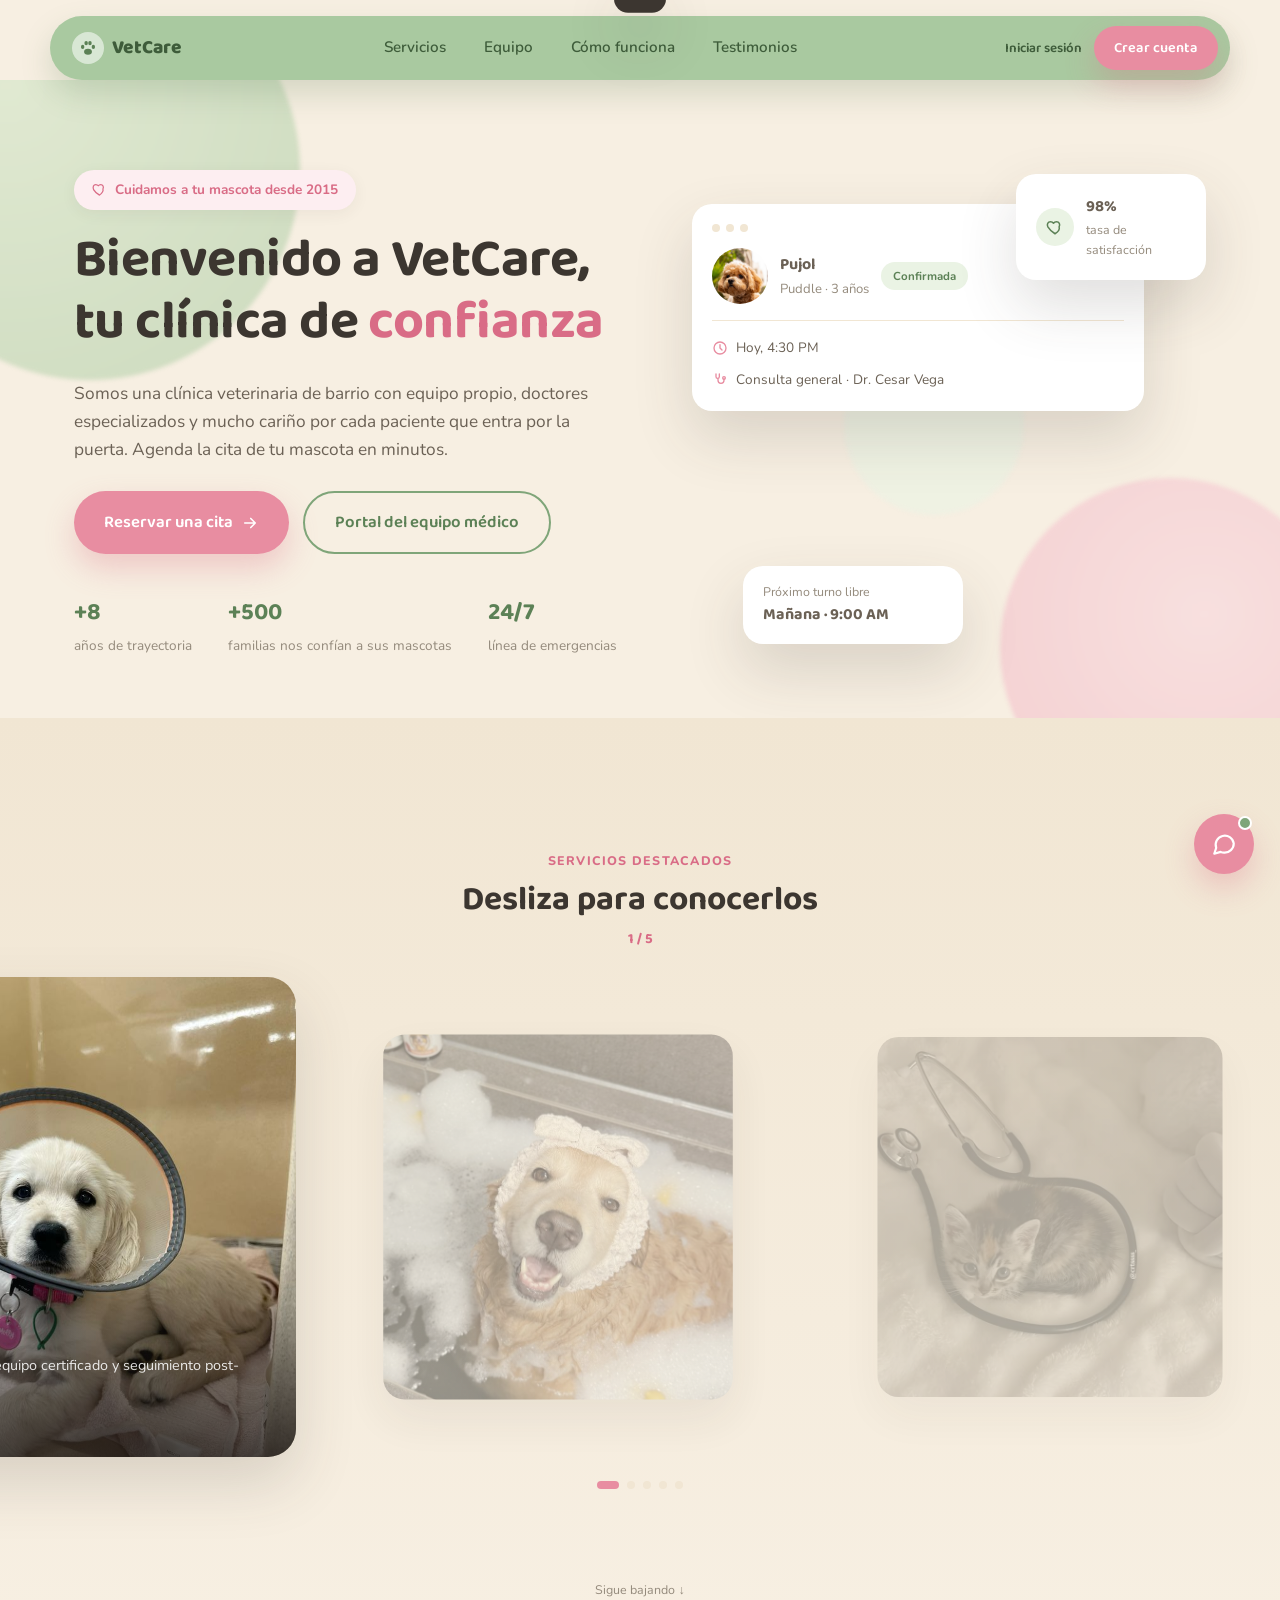
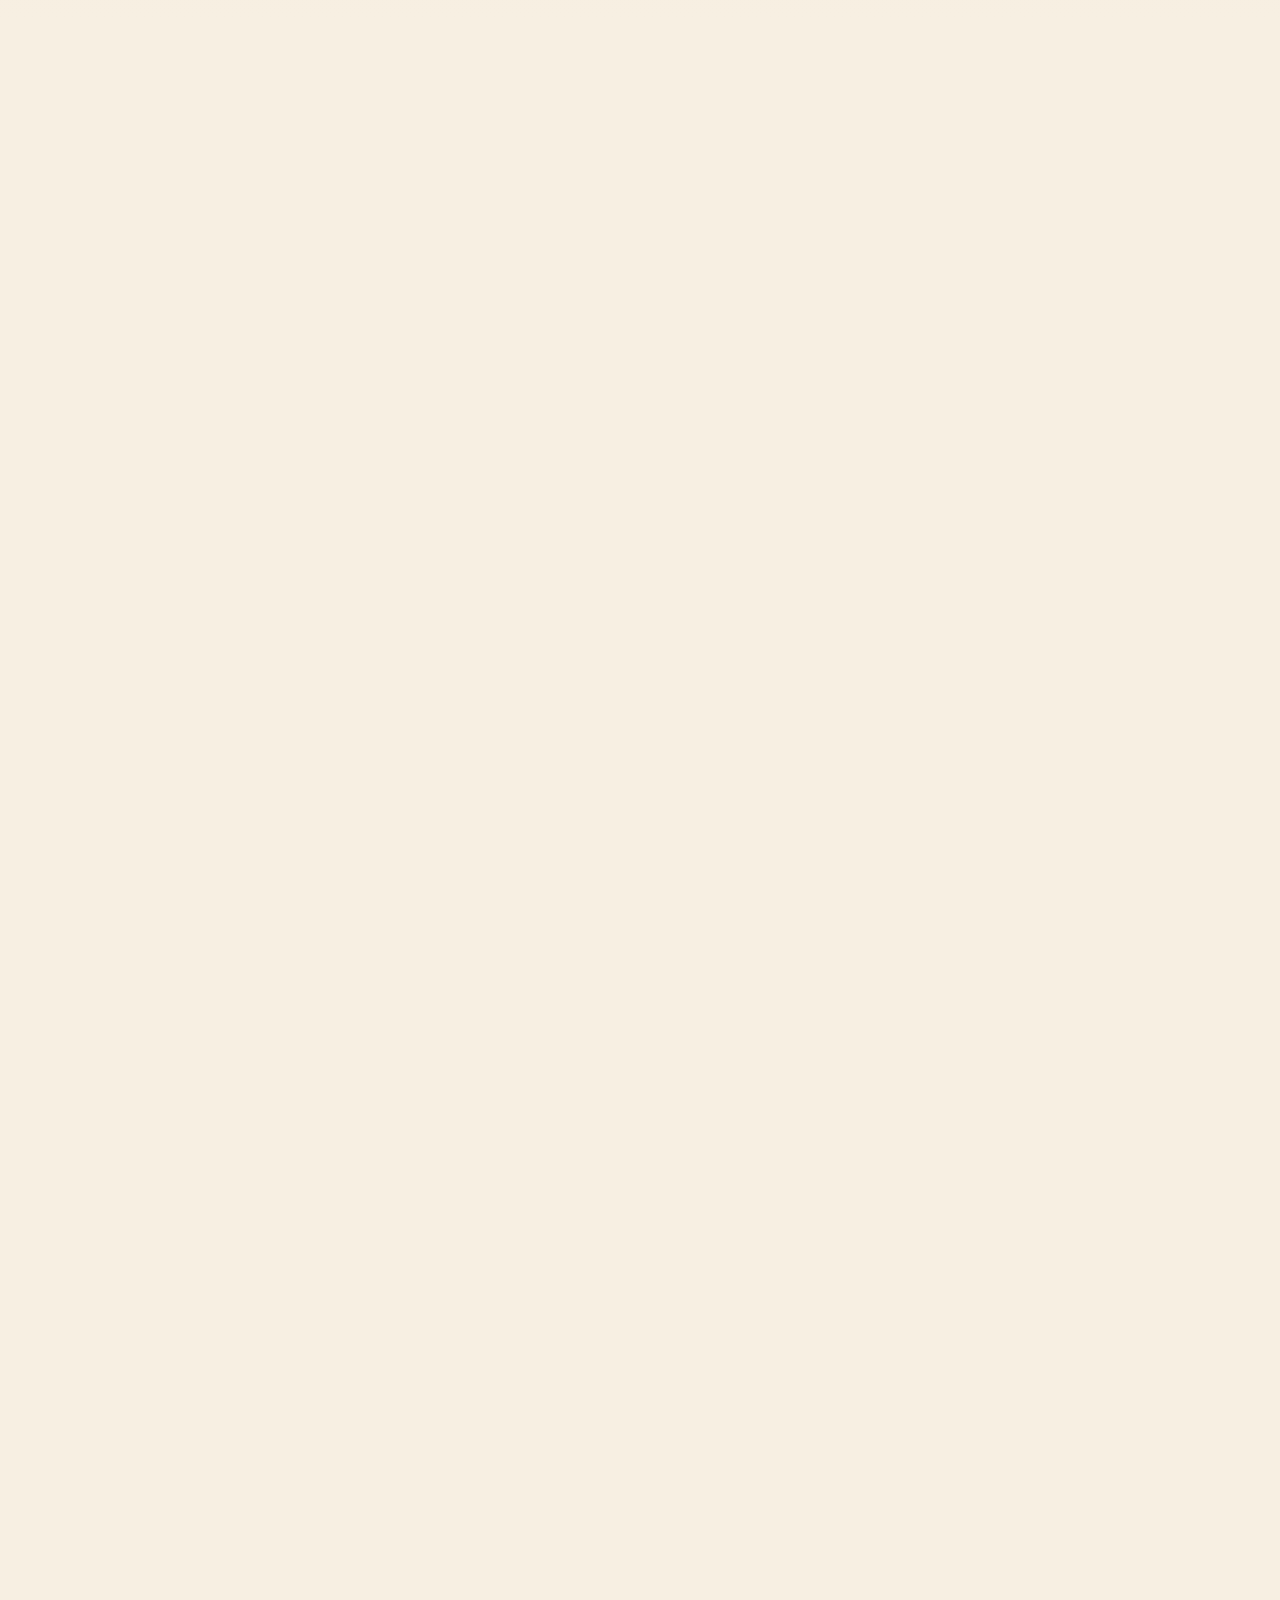
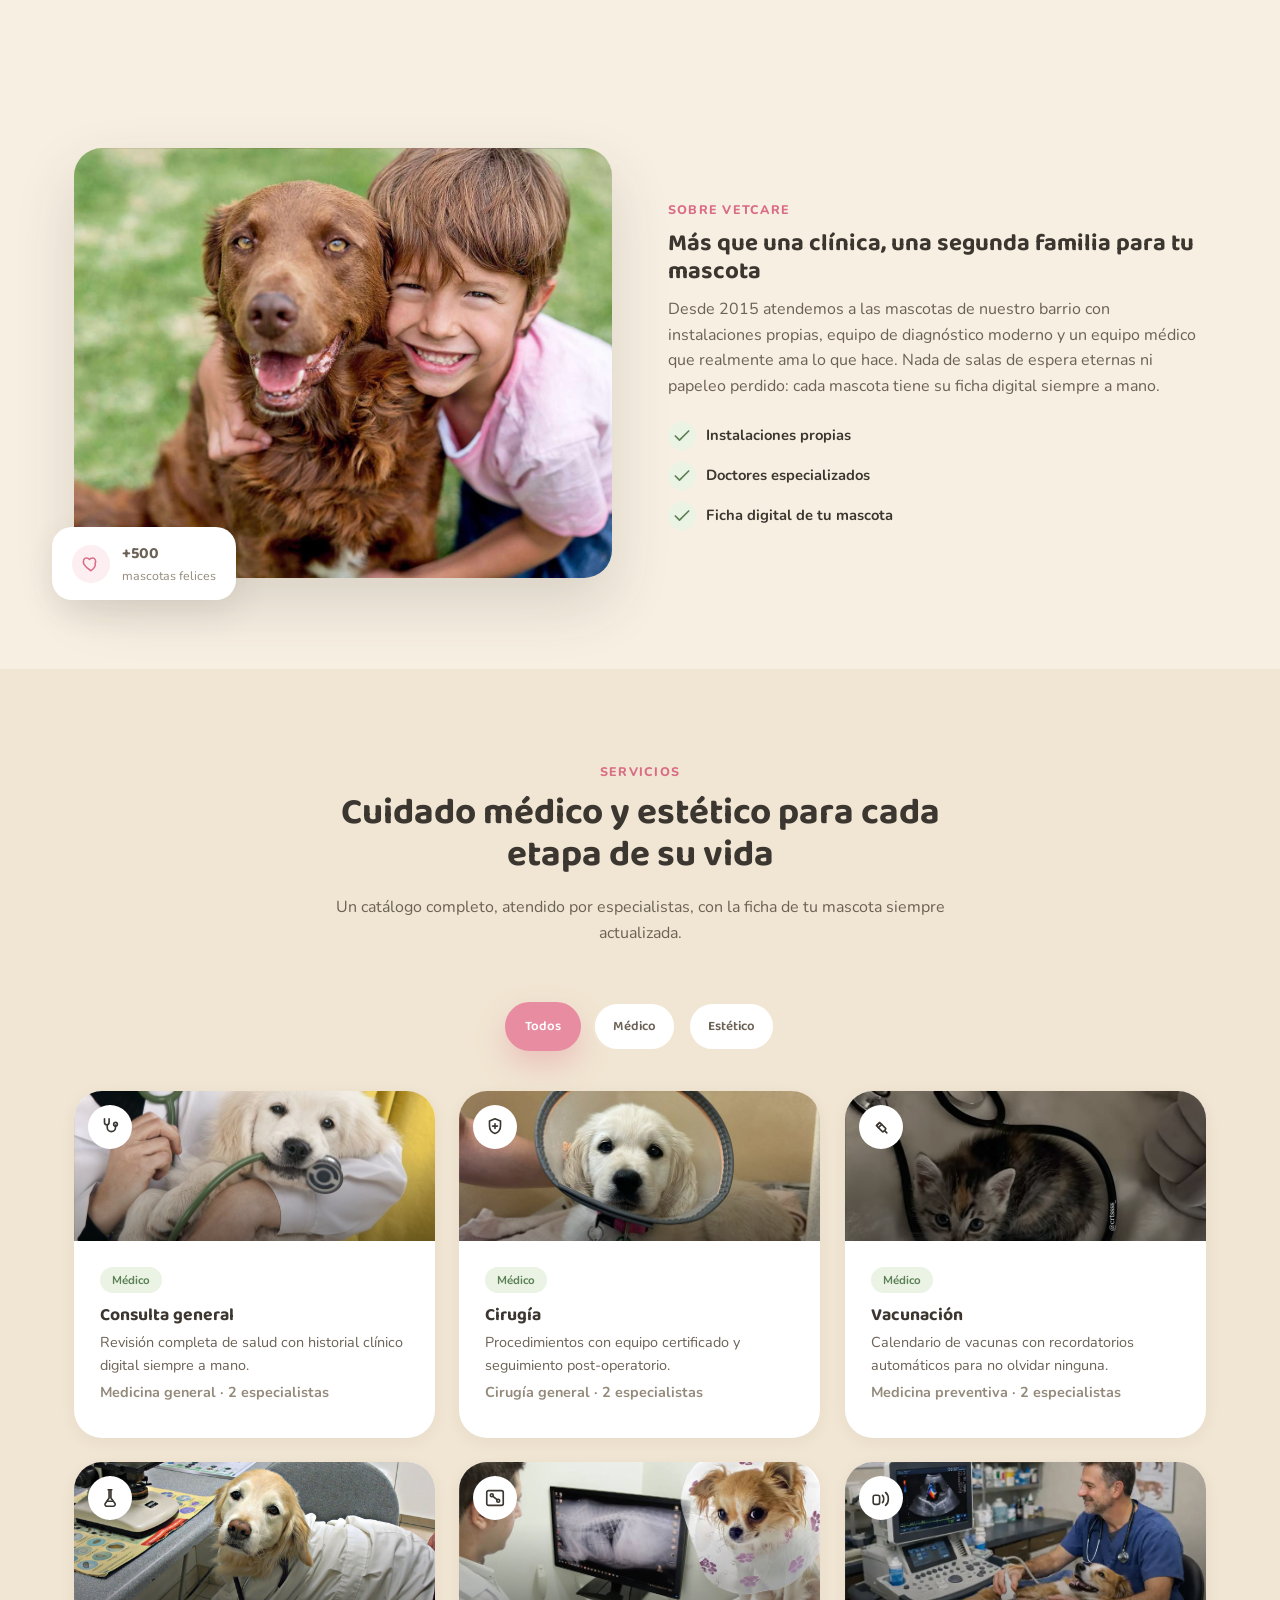
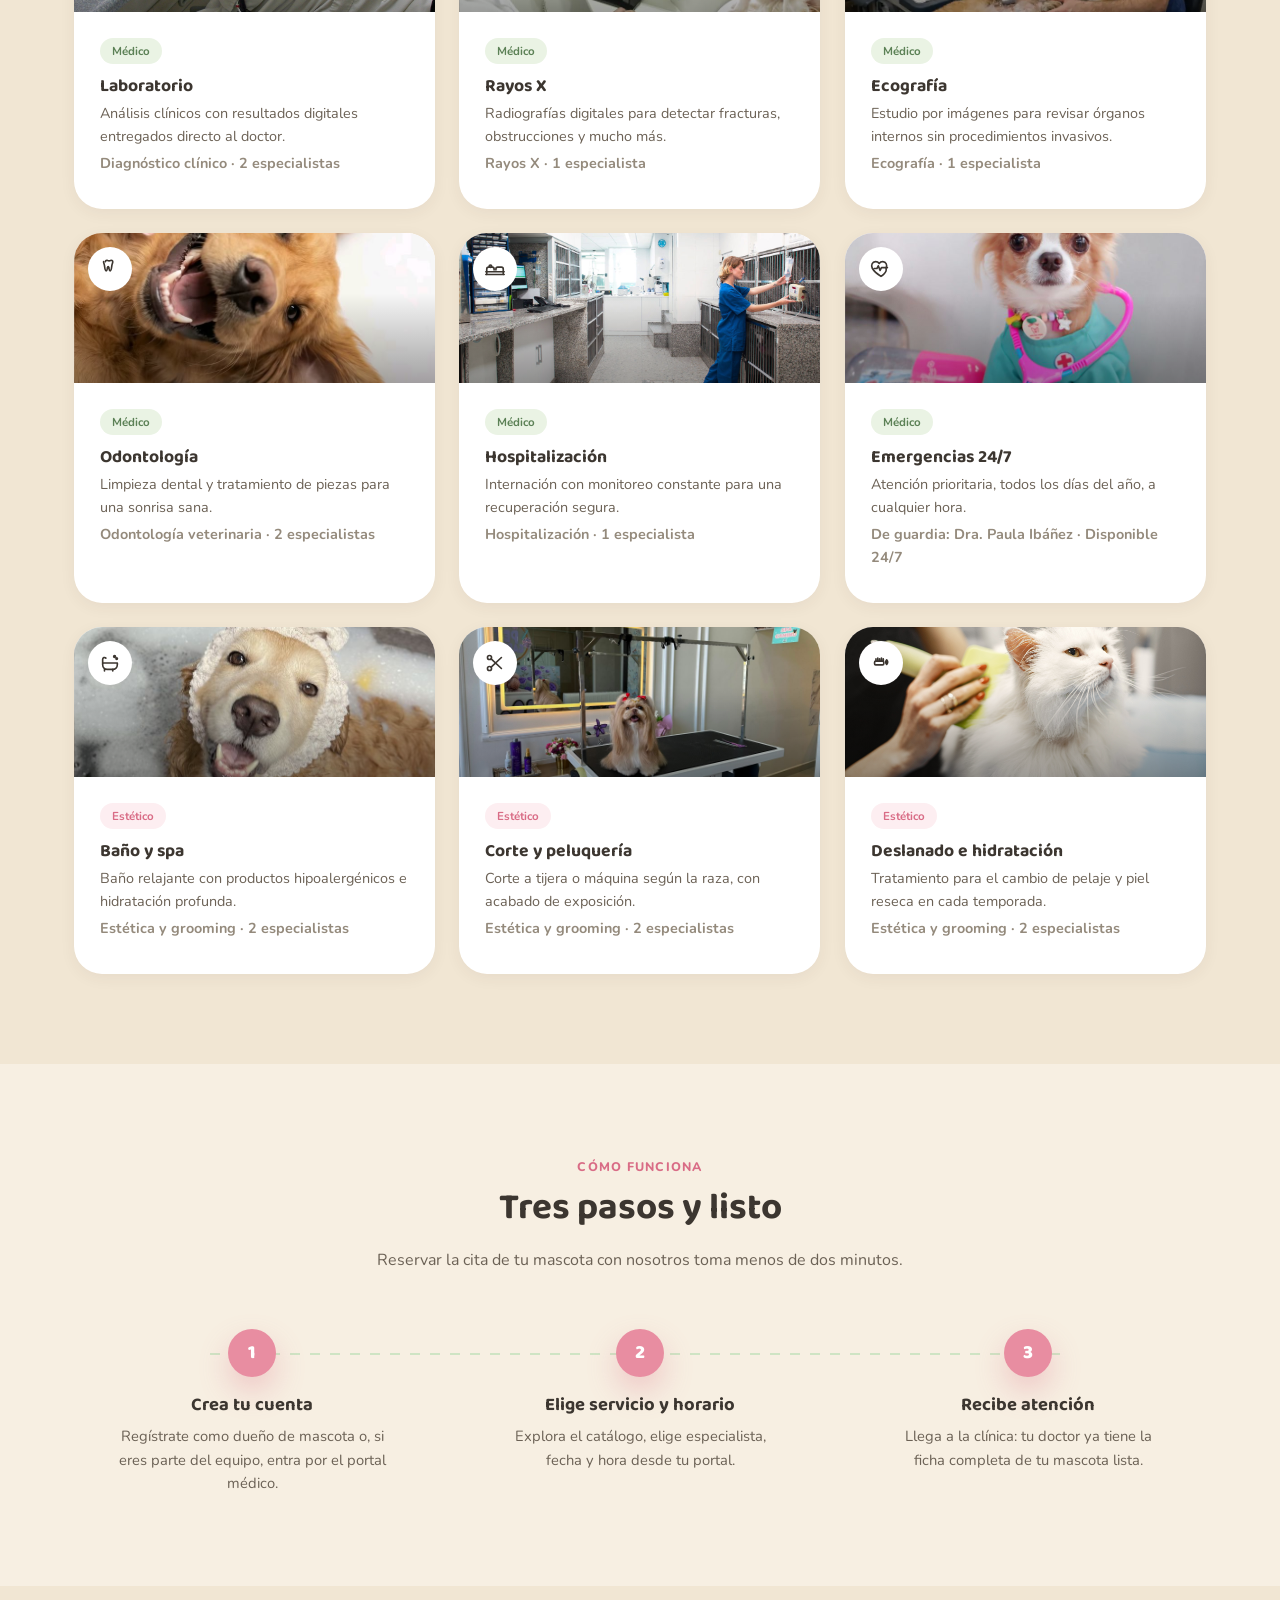
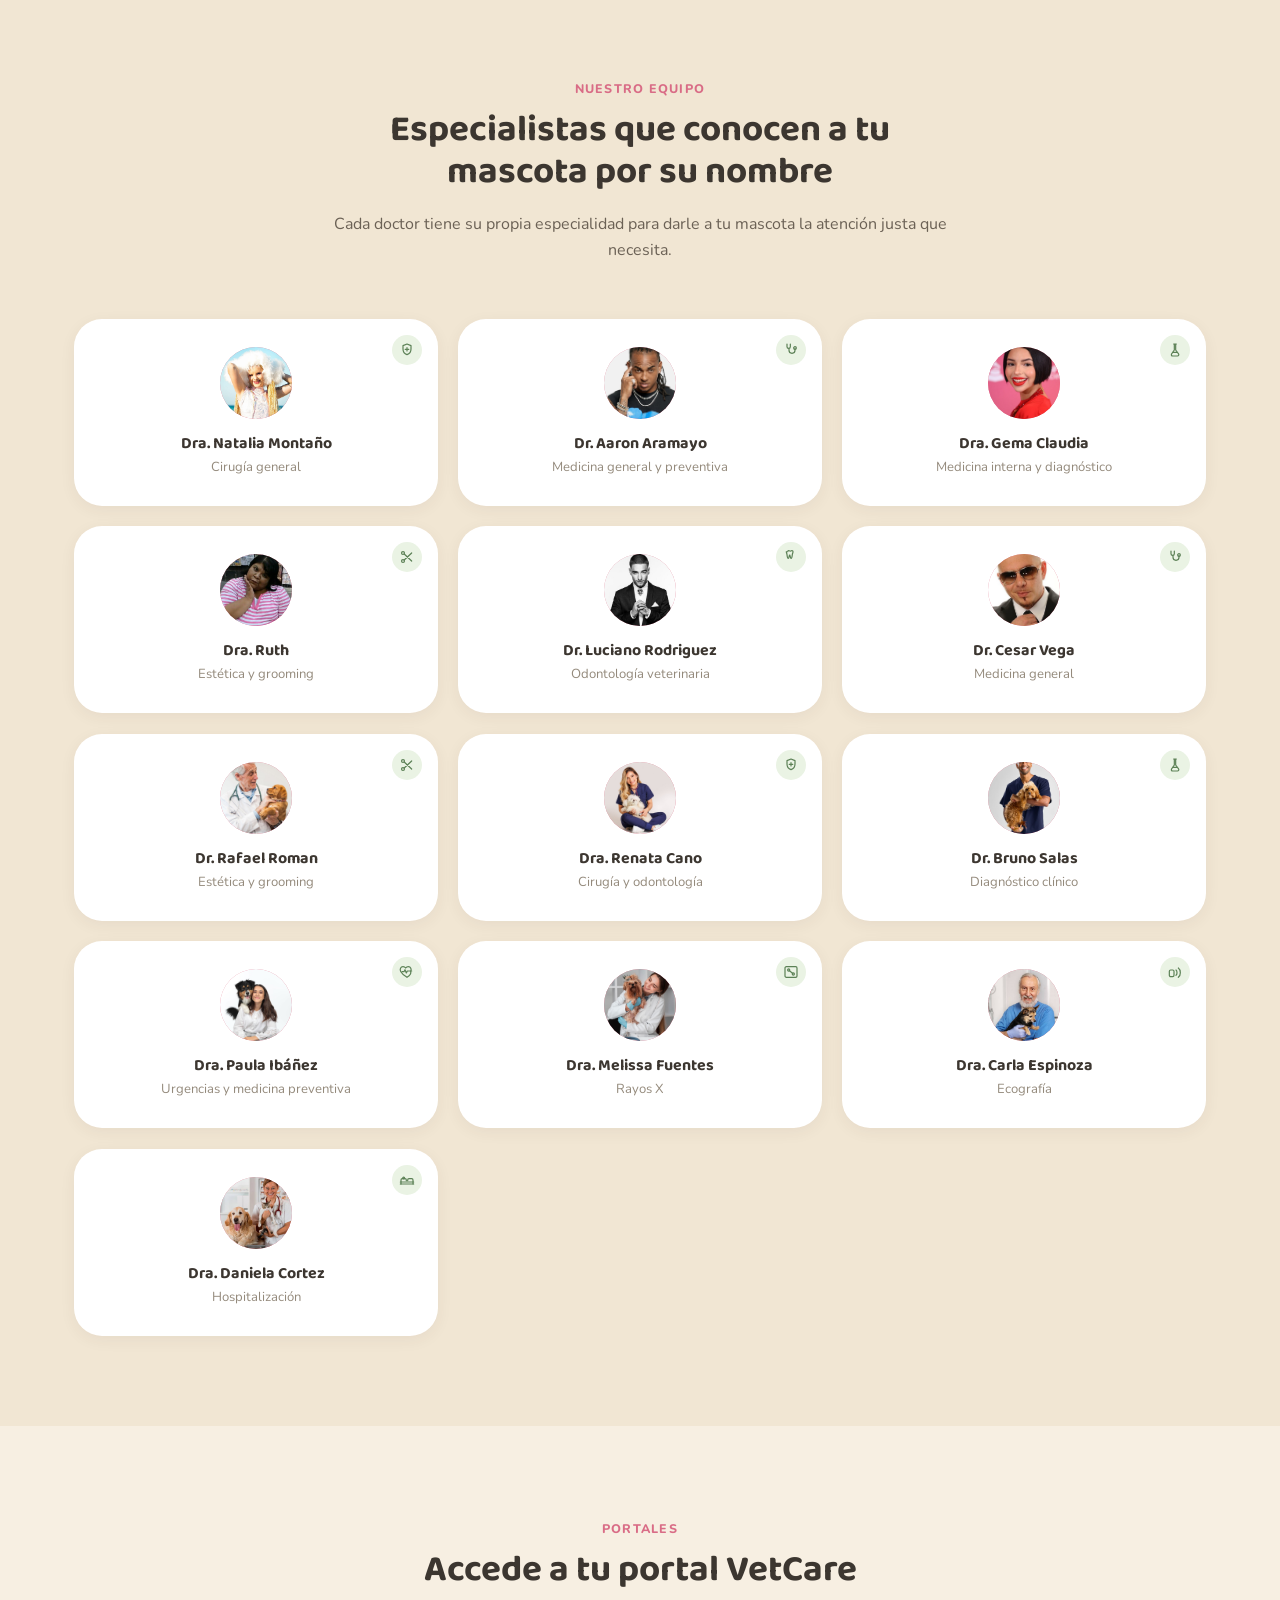
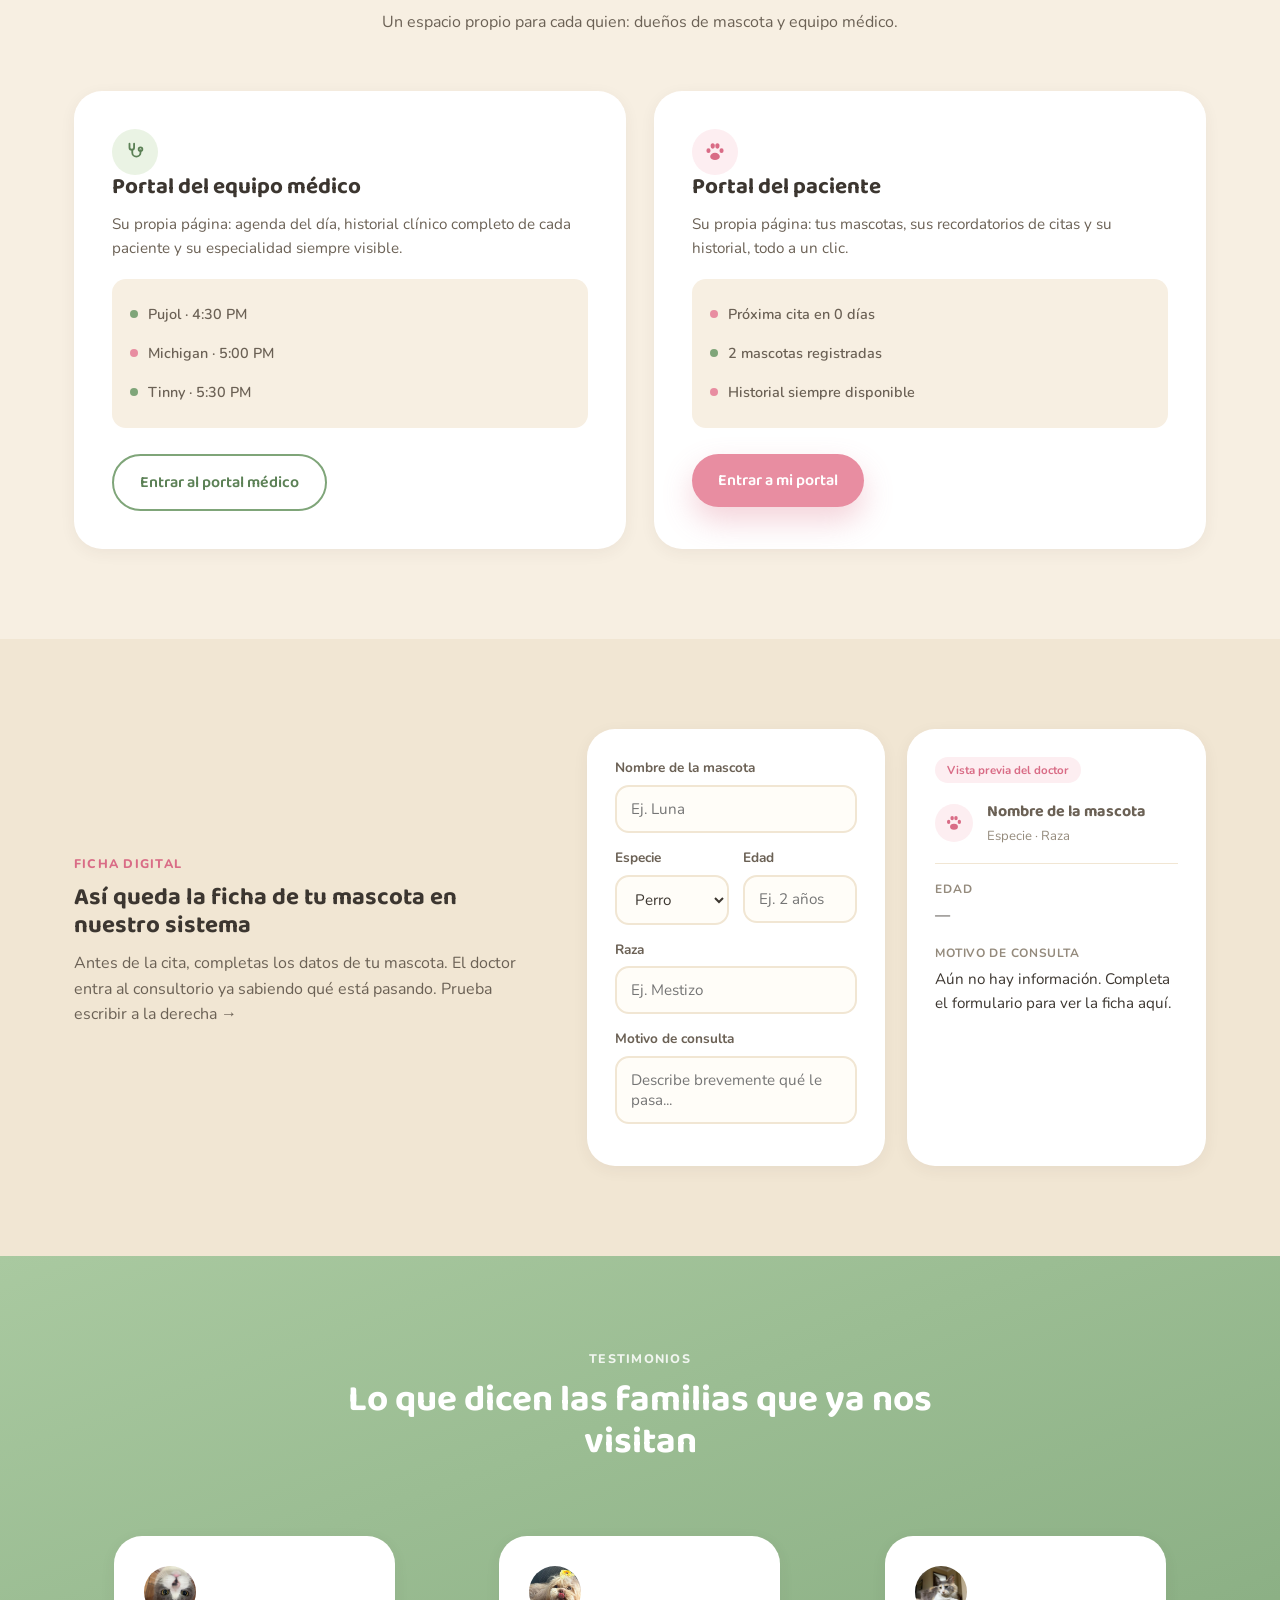
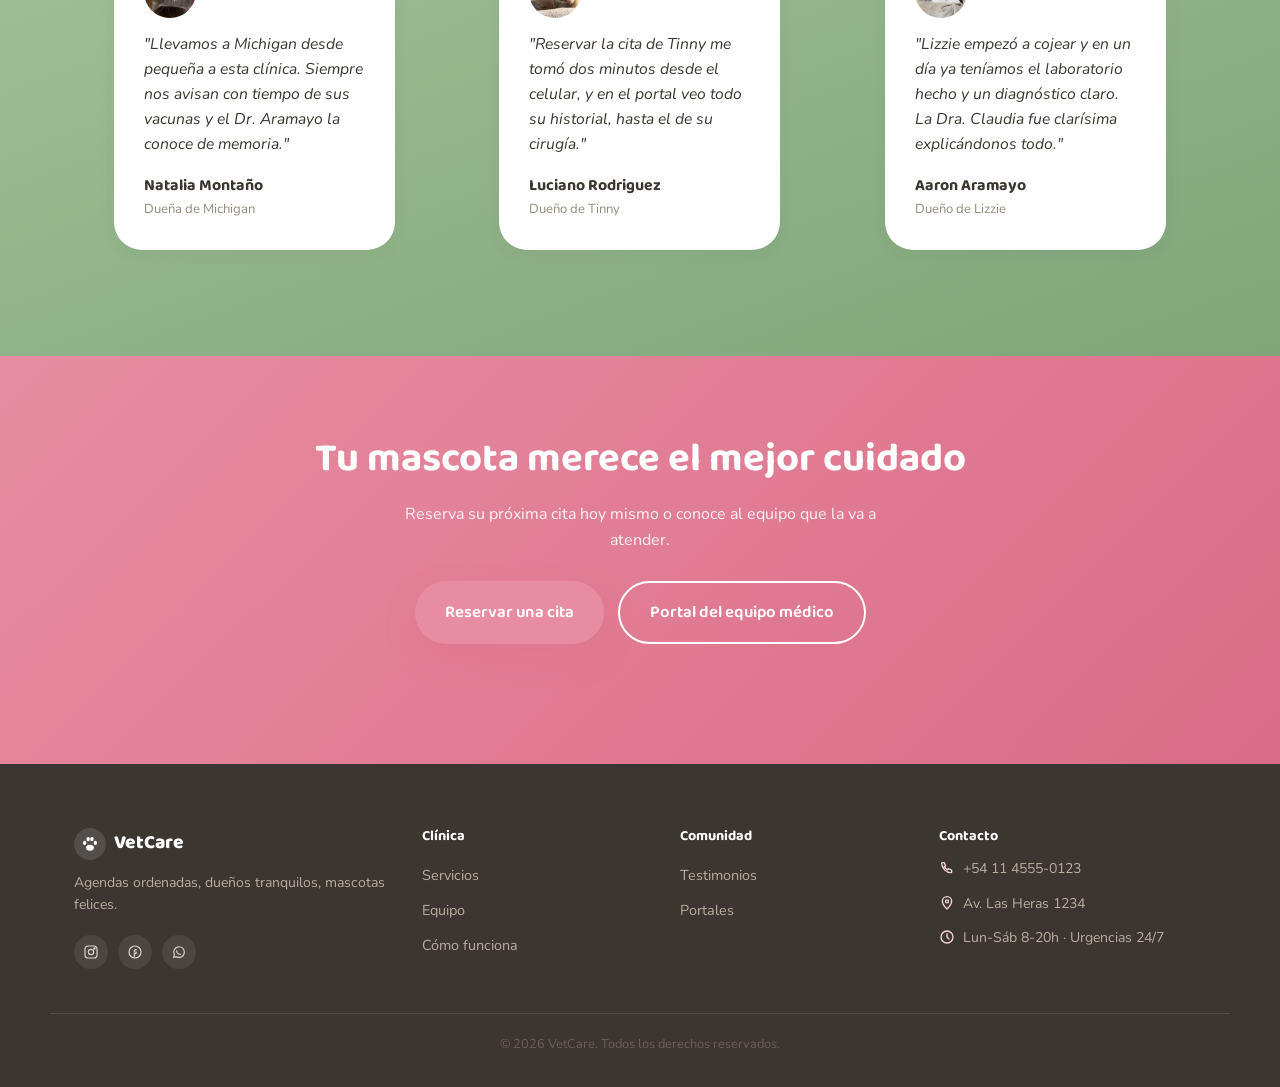
==== commit 57fbeed1: "Remove comments from source files The published code no longer has comments. Behaviour is unchanged:" ====
--- a/index.html
+++ b/index.html
@@ -12,7 +12,6 @@
 </head>
 <body>
 
-<!-- ================= NAVBAR ================= -->
 <header class="nav-wrap">
   <nav class="navbar" id="navbar">
     <a href="#top" class="brand">
@@ -39,7 +38,6 @@
 
 <main id="top">
 
-  <!-- ================= HERO ================= -->
   <section class="hero">
     <div class="hero-blob blob-green" data-speed="0.15"></div>
     <div class="hero-blob blob-pink" data-speed="0.25"></div>
@@ -73,7 +71,6 @@
             <span class="dot"></span><span class="dot"></span><span class="dot"></span>
           </div>
           <div class="mini-row">
-            <!-- Foto: fotos/mascotas/puddle.jpg (la foto de Pujol) -->
             <div class="pet-photo-wrap sm"><img src="fotos/mascotas/puddle.jpg" alt="Pujol" class="pet-photo" loading="lazy" onerror="this.remove()"></div>
             <div>
               <p class="mini-title">Pujol</p>
@@ -108,7 +105,6 @@
     </div>
   </section>
 
-  <!-- ================= SCROLLY SHOWCASE ================= -->
   <section class="scrolly" id="scrollySection">
     <div class="scrolly-sticky">
       <div class="scrolly-header reveal">
@@ -122,11 +118,9 @@
     </div>
   </section>
 
-  <!-- ================= SOBRE VETCARE ================= -->
   <section class="section about-section">
     <div class="container about-grid">
       <div class="about-photo-wrap reveal">
-        <!-- Foto: fotos/servicios/sobre vetcare.jpg -->
         <div class="about-photo" style="background-image:url('fotos/servicios/sobre vetcare.jpg')"></div>
         <div class="about-floating-card">
           <div class="icon-circle pink sm"><svg viewBox="0 0 24 24" fill="none" stroke="currentColor" stroke-width="2" stroke-linecap="round" stroke-linejoin="round"><path d="M12 21s-7-4.3-9.5-8.8C.8 7.7 2.5 4 6 4c2 0 3.4 1.1 4 2 .6-.9 2-2 4-2 3.5 0 5.2 3.7 3.5 7.2C19 15.7 12 21 12 21z"/></svg></div>
@@ -150,7 +144,6 @@
     </div>
   </section>
 
-  <!-- ================= SERVICIOS ================= -->
   <section id="servicios" class="section section-alt">
     <div class="container">
       <div class="section-head reveal">
@@ -169,7 +162,6 @@
     </div>
   </section>
 
-  <!-- ================= COMO FUNCIONA ================= -->
   <section id="como-funciona" class="section">
     <div class="container">
       <div class="section-head reveal">
@@ -198,7 +190,6 @@
     </div>
   </section>
 
-  <!-- ================= EQUIPO ================= -->
   <section id="equipo" class="section section-alt">
     <div class="container">
       <div class="section-head reveal">
@@ -210,7 +201,6 @@
     </div>
   </section>
 
-  <!-- ================= PORTALES ================= -->
   <section id="roles" class="section">
     <div class="container">
       <div class="section-head reveal">
@@ -247,7 +237,6 @@
     </div>
   </section>
 
-  <!-- ================= CRM DEMO ================= -->
   <section class="section section-alt">
     <div class="container crm-demo">
       <div class="crm-copy reveal">
@@ -302,7 +291,6 @@
     </div>
   </section>
 
-  <!-- ================= TESTIMONIOS ================= -->
   <section id="testimonios" class="section section-green">
     <div class="container">
       <div class="section-head reveal">
@@ -312,19 +300,16 @@
 
       <div class="testimonial-grid">
         <blockquote class="card testimonial-card reveal" style="--delay:0s">
-          <!-- Foto: fotos/mascotas/taly gato.jpeg -->
           <div class="testimonial-avatar"><img src="fotos/mascotas/taly gato.jpeg" alt="Michigan" loading="lazy" onerror="this.remove()"></div>
           <p>"Llevamos a Michigan desde pequeña a esta clínica. Siempre nos avisan con tiempo de sus vacunas y el Dr. Aramayo la conoce de memoria."</p>
           <footer><strong>Natalia Montaño</strong><span>Dueña de Michigan</span></footer>
         </blockquote>
         <blockquote class="card testimonial-card reveal" style="--delay:.1s">
-          <!-- Foto: fotos/mascotas/tinny.jpeg -->
           <div class="testimonial-avatar"><img src="fotos/mascotas/tinny.jpeg" alt="Tinny" loading="lazy" onerror="this.remove()"></div>
           <p>"Reservar la cita de Tinny me tomó dos minutos desde el celular, y en el portal veo todo su historial, hasta el de su cirugía."</p>
           <footer><strong>Luciano Rodriguez</strong><span>Dueño de Tinny</span></footer>
         </blockquote>
         <blockquote class="card testimonial-card reveal" style="--delay:.2s">
-          <!-- Foto: fotos/mascotas/aaron.jpeg -->
           <div class="testimonial-avatar"><img src="fotos/mascotas/aaron.jpeg" alt="Lizzie" loading="lazy" onerror="this.remove()"></div>
           <p>"Lizzie empezó a cojear y en un día ya teníamos el laboratorio hecho y un diagnóstico claro. La Dra. Claudia fue clarísima explicándonos todo."</p>
           <footer><strong>Aaron Aramayo</strong><span>Dueño de Lizzie</span></footer>
@@ -333,7 +318,6 @@
     </div>
   </section>
 
-  <!-- ================= CTA FINAL ================= -->
   <section class="cta-final reveal">
     <div class="container cta-final-inner">
       <h2>Tu mascota merece el mejor cuidado</h2>
@@ -347,7 +331,6 @@
 
 </main>
 
-<!-- ================= FOOTER ================= -->
 <footer class="footer">
   <div class="container footer-inner">
     <div class="footer-brand">
@@ -385,7 +368,6 @@
   </div>
 </footer>
 
-<!-- ================= AUTH MODAL ================= -->
 <div class="overlay" id="authOverlay">
   <div class="modal-card card" id="authModal">
     <button class="modal-close" data-close="auth" aria-label="Cerrar">
@@ -438,7 +420,6 @@
   </div>
 </div>
 
-<!-- ================= CHATBOT ================= -->
 <button class="chat-toggle" id="chatToggle" aria-label="Abrir chat">
   <svg class="icon-chat" viewBox="0 0 24 24" fill="none" stroke="currentColor" stroke-width="2" stroke-linecap="round" stroke-linejoin="round"><path d="M21 11.5a8.4 8.4 0 0 1-8.9 8.4 8.6 8.6 0 0 1-3.2-.6L3 21l1.8-5.4A8.4 8.4 0 1 1 21 11.5z"/></svg>
   <svg class="icon-close-chat" viewBox="0 0 24 24" fill="none" stroke="currentColor" stroke-width="2.2" stroke-linecap="round" stroke-linejoin="round"><path d="M18 6L6 18M6 6l12 12"/></svg>
--- a/style.css
+++ b/style.css
@@ -1,15 +1,3 @@
-/* ============================================================================
-   style.css — usado por las 3 páginas (index.html, paciente.html, doctor.html)
-
-   Cómo está organizado:
-   - TOKENS: todos los colores/tamaños del sitio como variables CSS (--pink-600,
-     etc.) Para cambiar la paleta de colores, alcanza con tocar esta sección.
-   - Después vienen los bloques por componente (botones, navbar, tarjetas,
-     modales, etc.), cada uno con su propio título ==== ====.
-   - Al final: RESPONSIVE, con los ajustes para pantallas chicas (@media).
-   ============================================================================ */
-
-/* ==================== TOKENS (la paleta "Strawberry Matcha Latte") ==================== */
 :root{
   --bg: #F7EFE2;
   --bg-alt: #F1E6D3;
@@ -50,13 +38,7 @@
 
 *,*::before,*::after{ box-sizing:border-box; }
 html{ scroll-behavior:smooth; }
-/* El atributo HTML "hidden" (usado con JS: elemento.hidden = true/false)
-   normalmente ya esconde cualquier cosa, PERO si ese mismo elemento tiene
-   una clase que le pone su propio "display" (como .btn, que usa
-   display:inline-flex), esa clase le gana al "hidden" y el elemento se
-   sigue viendo — esto fue justo lo que pasó con el botón "Dar de alta".
-   Esta regla, al ser más específica, se asegura de que "hidden" SIEMPRE
-   gane, sin importar qué otras clases tenga el elemento. */
+
 [hidden]{ display:none !important; }
 body{
   margin:0;
@@ -68,6 +50,7 @@
   -webkit-font-smoothing:antialiased;
   overflow-x:hidden;
 }
+
 h1,h2,h3,h4{
   font-family:'Baloo 2', sans-serif;
   color:var(--ink);
@@ -89,7 +72,6 @@
   padding:0 24px;
 }
 
-/* ==================== BUTTONS ==================== */
 .btn{
   display:inline-flex; align-items:center; justify-content:center; gap:8px;
   padding:14px 26px;
@@ -137,9 +119,10 @@
 }
 .chip:hover{ border-color:var(--pink-100); transform:translateY(-2px); }
 .chip.selected{ background:var(--pink-600); border-color:var(--pink-600); color:#fff; box-shadow:var(--shadow-pink); }
+.chip.ocupado{ background:var(--bg); color:var(--ink-faint); text-decoration:line-through; border-style:dashed; opacity:.7; }
+.chip.ocupado::after{ content:' · Ocupado'; font-size:.75em; text-decoration:none; display:inline-block; }
 .chip-sm{ padding:8px 14px; font-size:.85rem; }
 
-/* ==================== NAVBAR ==================== */
 .nav-wrap{ position:sticky; top:0; z-index:200; padding:16px 20px 0; }
 .navbar{
   max-width:1180px;
@@ -176,10 +159,9 @@
 .nav-links a:hover{ background:rgba(255,255,255,.4); }
 .nav-actions{ display:flex; align-items:center; gap:6px; }
 .nav-actions .btn-text{ color:var(--green-text); }
-.nav-burger{ display:none; flex-direction:column; gap:4px; background:none; border:none; padding:10px; }
+.nav-burger{ display:none; flex-direction:column; gap:4px; background:none; border:none; padding:10px; margin-left:auto; }
 .nav-burger span{ width:20px; height:2px; background:var(--green-text); border-radius:2px; }
 
-/* ==================== HERO ==================== */
 .hero{ position:relative; padding:90px 0 60px; overflow:hidden; }
 .hero-inner{
   display:grid; grid-template-columns:1.05fr .95fr; gap:50px; align-items:center;
@@ -248,13 +230,11 @@
 .tag-green{ background:var(--green-50); color:var(--green-700); }
 .tag-pink{ background:var(--pink-50); color:var(--pink-700); }
 
-/* ==================== TRUST STRIP ==================== */
 .trust-strip{ text-align:center; padding:20px 24px 60px; }
 .trust-strip p{ font-size:.8rem; text-transform:uppercase; letter-spacing:.12em; color:var(--ink-faint); font-weight:700; }
 .trust-row{ display:flex; justify-content:center; gap:40px; flex-wrap:wrap; margin-top:14px; }
 .trust-row span{ font-family:'Baloo 2',sans-serif; font-weight:700; color:var(--ink-faint); opacity:.6; font-size:1.05rem; }
 
-/* ==================== SECTIONS ==================== */
 .section{ padding:90px 0; }
 .section-alt{ background:var(--bg-alt); }
 .section-green{
@@ -270,7 +250,6 @@
 }
 .section-head h2{ font-size:clamp(1.7rem, 3vw, 2.3rem); }
 
-/* ==================== CARDS (general) ==================== */
 .card{
   background:var(--white);
   border-radius:var(--radius-lg);
@@ -278,7 +257,6 @@
   transition:transform .45s var(--ease), box-shadow .45s var(--ease);
 }
 
-/* ==================== STEPS ==================== */
 .steps{
   display:grid; grid-template-columns:repeat(3,1fr); gap:32px;
   position:relative;
@@ -299,7 +277,6 @@
 .step h3{ font-size:1.15rem; }
 .step p{ font-size:.92rem; max-width:280px; margin:0 auto; }
 
-/* ==================== ROLES ==================== */
 .roles-grid{ display:grid; grid-template-columns:1fr 1fr; gap:28px; }
 .role-card{ padding:38px; }
 .role-card h3{ font-size:1.4rem; }
@@ -313,7 +290,6 @@
 .dot-status.green{ background:var(--green-600); }
 .dot-status.pink{ background:var(--pink-600); }
 
-/* ==================== CRM DEMO ==================== */
 .crm-demo{ display:grid; grid-template-columns:.85fr 1.15fr; gap:56px; align-items:center; }
 .crm-form-wrap{ display:grid; grid-template-columns:1fr 1fr; gap:22px; }
 .crm-form, .crm-preview{ padding:28px; }
@@ -332,7 +308,6 @@
 .crm-preview-label{ font-size:.75rem; text-transform:uppercase; letter-spacing:.06em; color:var(--ink-faint); font-weight:700; margin-bottom:4px; }
 .crm-preview-value{ font-size:.95rem; color:var(--ink); margin-bottom:16px; }
 
-/* ==================== TESTIMONIALS ==================== */
 .testimonial-grid{ display:grid; grid-template-columns:repeat(3,1fr); gap:24px; }
 .testimonial-card{ padding:30px; background:var(--white); }
 .testimonial-card p{ color:var(--ink); font-size:.98rem; font-style:italic; }
@@ -340,7 +315,6 @@
 .testimonial-card strong{ font-family:'Baloo 2',sans-serif; }
 .testimonial-card span{ font-size:.82rem; color:var(--ink-faint); }
 
-/* ==================== CTA FINAL ==================== */
 .cta-final{
   background:linear-gradient(135deg, var(--pink-600), var(--pink-700));
   padding:80px 0; text-align:center;
@@ -348,7 +322,6 @@
 .cta-final-inner h2{ color:#fff; font-size:clamp(1.8rem,3.4vw,2.5rem); }
 .cta-final-inner p{ color:rgba(255,255,255,.9); max-width:480px; margin:0 auto; }
 
-/* ==================== FOOTER ==================== */
 .footer{ background:var(--ink); color:#D9D2C6; padding:64px 0 0; }
 .footer-inner{ display:grid; grid-template-columns:1.4fr 1fr 1fr 1.2fr; gap:36px; padding-bottom:44px; }
 .footer .brand{ color:#fff; }
@@ -358,8 +331,6 @@
 .footer-col a{ display:block; color:#B8AFA0; font-size:.9rem; padding:6px 0; }
 .footer-col a:hover{ color:var(--pink-100); }
 .footer-bottom{ border-top:1px solid rgba(255,255,255,.1); padding:20px 24px; text-align:center; font-size:.8rem; color:#8D8474; }
-/* Deja aire extra abajo en celular para que el botón flotante del chat
-   (que siempre está fijo abajo a la derecha) no tape este texto. */
 @media (max-width: 720px){ .footer-bottom{ padding-bottom:84px; } }
 
 .footer-social{ display:flex; gap:10px; margin-top:18px; }
@@ -375,25 +346,17 @@
 }
 .footer-contact-item svg{ width:16px; height:16px; flex-shrink:0; margin-top:2px; color:var(--pink-100); }
 
-/* ==================== SCROLL REVEAL (3D) ====================
-   Estado de "escondido": invisible, corrido hacia abajo y ligeramente
-   inclinado en 3D (rotateX). common.js (initReveal) le agrega la clase
-   .in-view cuando el elemento entra en pantalla, lo que dispara la
-   transición hacia el estado normal (abajo). "perspective" en el contenedor
-   padre es lo que hace que el rotateX se vea 3D y no un simple achicado. */
 .reveal{
   opacity:0;
   transform:translateY(46px) rotateX(10deg) scale(.96);
   transform-origin:center bottom;
   transition:opacity .9s var(--ease), transform .9s var(--ease);
-  transition-delay:var(--delay, 0s); /* --delay se define inline en el HTML para escalonar tarjetas */
-  will-change:transform, opacity;
+  transition-delay:var(--delay, 0s);  will-change:transform, opacity;
 }
 .hero-inner{ perspective:1200px; }
 .grid-services, .roles-grid, .testimonial-grid, .steps{ perspective:1200px; }
 .reveal.in-view{ opacity:1; transform:translateY(0) rotateX(0) scale(1); }
 
-/* ==================== OVERLAYS / MODALS ==================== */
 .overlay{
   position:fixed; inset:0; z-index:1000;
   background:rgba(60,54,48,.42);
@@ -458,7 +421,6 @@
 .auth-switch{ text-align:center; font-size:.88rem; margin:18px 0 0; }
 .auth-switch a{ color:var(--pink-700); font-weight:700; }
 
-/* Dashboard / booking full overlay shell */
 .dash-shell{
   width:100%; max-width:840px; max-height:88vh; overflow-y:auto;
   background:var(--white); border-radius:var(--radius-lg);
@@ -487,7 +449,6 @@
 .patient-card .grow{ flex:1; }
 .patient-card .patient-time{ font-family:'Baloo 2',sans-serif; font-weight:700; color:var(--green-700); font-size:.95rem; }
 
-/* Booking overlay */
 .booking-steps-nav{ display:flex; gap:8px; margin-bottom:32px; flex-wrap:wrap; }
 .bstep{
   padding:8px 16px; border-radius:var(--radius-pill); background:var(--bg);
@@ -516,7 +477,6 @@
 .booking-summary p{ margin:4px 0; font-size:.9rem; }
 .booking-summary strong{ color:var(--ink); }
 
-/* ==================== CHATBOT ==================== */
 .chat-toggle{
   position:fixed; bottom:26px; right:26px; z-index:900;
   width:60px; height:60px; border-radius:50%; border:none;
@@ -572,7 +532,6 @@
 }
 .chat-input-row button:hover{ background:var(--pink-700); }
 
-/* ==================== TOAST ==================== */
 .toast{
   position:fixed; top:24px; left:50%; z-index:1200;
   transform:translate(-50%,-140%);
@@ -584,7 +543,6 @@
 }
 .toast.show{ transform:translate(-50%,0); }
 
-/* ==================== ABOUT ==================== */
 .about-grid{ display:grid; grid-template-columns:1fr 1fr; gap:56px; align-items:center; }
 .about-photo-wrap{ position:relative; }
 .about-photo{
@@ -605,21 +563,11 @@
 }
 .about-chip svg{ width:20px; height:20px; color:var(--green-700); flex-shrink:0; background:var(--green-50); border-radius:50%; padding:4px; box-sizing:content-box; }
 
-/* ==================== FILTER CHIPS ==================== */
 .filter-chips{ display:flex; justify-content:center; gap:12px; margin-bottom:40px; flex-wrap:wrap; }
 
-/* ==================== SERVICE CARDS (real photo banner) ====================
-   home.js pone la foto real como background-image directo en el HTML
-   (style="background-image:url(...)"). El degradé oscuro de abajo
-   (::after) es solo para que el ícono blanco de la esquina se lea bien
-   encima de cualquier foto, sin importar qué tan clara u oscura sea. */
 .grid-services{ display:grid; grid-template-columns:repeat(3, 1fr); gap:24px; }
 .service-card{ padding:0; overflow:hidden; }
 
-/* Hover simple y liviano (solo CSS, sin JS) para todas las tarjetas
-   "mostrador": se levantan un poco y agrandan la sombra al acercar el
-   mouse. Reemplaza al viejo efecto de inclinación 3D con el mouse, que
-   temblaba y a veces hacía difícil hacer clic. */
 .service-card:hover, .team-card:hover, .testimonial-card:hover, .role-card:hover, .pet-card:hover{
   transform:translateY(-6px); box-shadow:var(--shadow-md);
 }
@@ -644,7 +592,6 @@
 .service-body p{ font-size:.9rem; margin:0 0 4px; }
 .service-doctor{ font-size:.8rem; color:var(--ink-faint); font-weight:700; margin:10px 0 0; }
 
-/* ==================== TEAM ==================== */
 .team-grid{ display:grid; grid-template-columns:repeat(3, 1fr); gap:20px; }
 .team-card{ padding:28px 20px; text-align:center; position:relative; }
 .team-avatar{
@@ -663,13 +610,6 @@
 }
 .team-icon-badge svg{ width:16px; height:16px; }
 
-/* ==================== SCROLLY SHOWCASE (efecto tipo TikTok) ====================
-   El truco es "position: sticky": .scrolly mide 5 pantallas de alto, pero
-   .scrolly-sticky se queda pegada arriba (top:0) mientras el navegador sigue
-   scrolleando ese alto de 5 pantallas — por eso parece "congelada" en
-   pantalla. home.js (initScrolly) es quien, mientras tanto, mueve la fila de
-   fotos de adentro con translateX según cuánto se scrolleó. Ver el CSS de
-   @media max-width:759px más abajo para la versión simple de celular. */
 .scrolly{ height:calc(5 * 92vh); position:relative; }
 .scrolly-sticky{
   position:sticky; top:0; height:100vh; overflow:hidden;
@@ -702,7 +642,6 @@
 .scrolly-dot.active{ background:var(--pink-600); width:22px; border-radius:5px; }
 .scrolly-hint{ position:absolute; bottom:18px; font-size:.78rem; color:var(--ink-faint); margin:0; }
 
-/* ==================== PORTAL PAGES (paciente.html / doctor.html) ==================== */
 .portal-tag{
   font-family:'Baloo 2',sans-serif; font-weight:700; font-size:.82rem;
   background:rgba(255,255,255,.5); color:var(--green-text); padding:8px 16px; border-radius:var(--radius-pill);
@@ -730,7 +669,6 @@
 .portal-subtitle{ font-size:1.2rem; margin:44px 0 18px; }
 .portal-subtitle:first-of-type{ margin-top:0; }
 
-/* ==================== DASH EXTRAS ==================== */
 .dash-specialty{ color:var(--ink-faint); font-weight:700; font-size:.88rem; margin:2px 0 0; }
 .patient-specialty{ color:var(--pink-700); font-weight:700; margin-top:2px; }
 .reminder-card .grow{ margin-right:10px; }
@@ -758,7 +696,6 @@
 .ficha-modal{ max-width:480px; }
 .ficha-section-title{ font-weight:800; font-family:'Baloo 2',sans-serif; font-size:.95rem; margin:0 0 12px; }
 
-/* ==================== MINI LISTS (vacunas / desparasitaciones) ==================== */
 .mini-list{ display:flex; flex-direction:column; gap:8px; margin-bottom:10px; }
 .mini-list-item{
   display:flex; justify-content:space-between; gap:10px;
@@ -773,9 +710,6 @@
 }
 .mini-add-row input:focus{ outline:none; border-color:var(--pink-600); }
 
-/* ==================== AGREGAR DIAGNÓSTICO / MEDICAMENTO (doctor) ====================
-   Mismo estilo para los dos formularios chicos de la ficha: agregar un
-   diagnóstico nuevo, o agregar un medicamento a una internación. */
 .add-diagnostico, .add-medicamento{ margin-top:16px; }
 .add-diagnostico label, .add-medicamento label{ display:block; font-size:.85rem; font-weight:700; color:var(--ink-soft); margin-bottom:14px; }
 .add-diagnostico input, .add-diagnostico textarea, .add-medicamento input, .add-medicamento select{
@@ -787,14 +721,12 @@
 .add-diagnostico input:focus, .add-diagnostico textarea:focus,
 .add-medicamento input:focus, .add-medicamento select:focus{ outline:none; border-color:var(--pink-600); }
 
-/* ==================== INTERNACIÓN (doctor de Hospitalización) ==================== */
 .internacion-section{ margin-top:12px; }
 .portal-subtitle-row{ display:flex; align-items:center; justify-content:space-between; gap:16px; margin:44px 0 18px; flex-wrap:wrap; }
 .portal-subtitle-row .portal-subtitle{ margin:0; }
 .dash-subtitle-sm{ font-size:1rem; color:var(--ink-faint); margin:32px 0 14px; }
 .modal-title{ font-size:1.3rem; margin:8px 0 20px; }
 
-/* ==================== DOCTOR CHIPS (paso "elegí tu doctor" de la reserva) ==================== */
 .booking-step-hint{ color:var(--ink-faint); font-size:.9rem; margin-top:-10px; margin-bottom:20px; }
 .doctor-chip-grid{ display:grid; grid-template-columns:repeat(auto-fill, minmax(220px,1fr)); }
 .doctor-chip{
@@ -808,11 +740,9 @@
 .doctor-chip-specialty{ font-size:.78rem; color:var(--ink-faint); font-weight:600; }
 .doctor-chip.selected .doctor-chip-name, .doctor-chip.selected .doctor-chip-specialty{ color:#fff; }
 
-/* ==================== TESTIMONIAL AVATAR ==================== */
 .testimonial-avatar{ width:52px; height:52px; border-radius:50%; overflow:hidden; margin-bottom:14px; }
 .testimonial-avatar img{ width:100%; height:100%; object-fit:cover; display:block; }
 
-/* ==================== RESPONSIVE ==================== */
 @media (max-width: 980px){
   .hero-inner{ grid-template-columns:1fr; }
   .hero-visual{ height:380px; margin-top:20px; }
@@ -828,8 +758,9 @@
 }
 @media (max-width: 759px){
   .scrolly{ height:auto; }
-  .scrolly-sticky{ position:static; height:auto; padding:70px 0; }
+  .scrolly-sticky{ position:static; height:auto; padding:70px 0; overflow:visible; }
   .scrolly-track{
+        width:100%;
     overflow-x:auto; scroll-snap-type:x mandatory; padding:0 24px 12px;
     -webkit-overflow-scrolling:touch;
   }
@@ -844,10 +775,7 @@
   .dash-header{ flex-wrap:wrap; gap:14px; }
   .portal-hero{ padding:100px 0 60px; }
   .portal-hero-doctor{ flex-direction:column; align-items:flex-start; gap:16px; }
-  /* En celular el menú se despliega como una sola tarjeta debajo de la
-     barra: nav-links y nav-actions van uno debajo del otro (no cada uno
-     por su lado), para que no se pisen entre sí. */
-  .navbar.nav-open .nav-menu{
+    .navbar.nav-open .nav-menu{
     display:flex; flex-direction:column; align-items:stretch;
     position:absolute; top:64px; left:0; right:0;
     background:var(--green); border-radius:24px; padding:14px;
